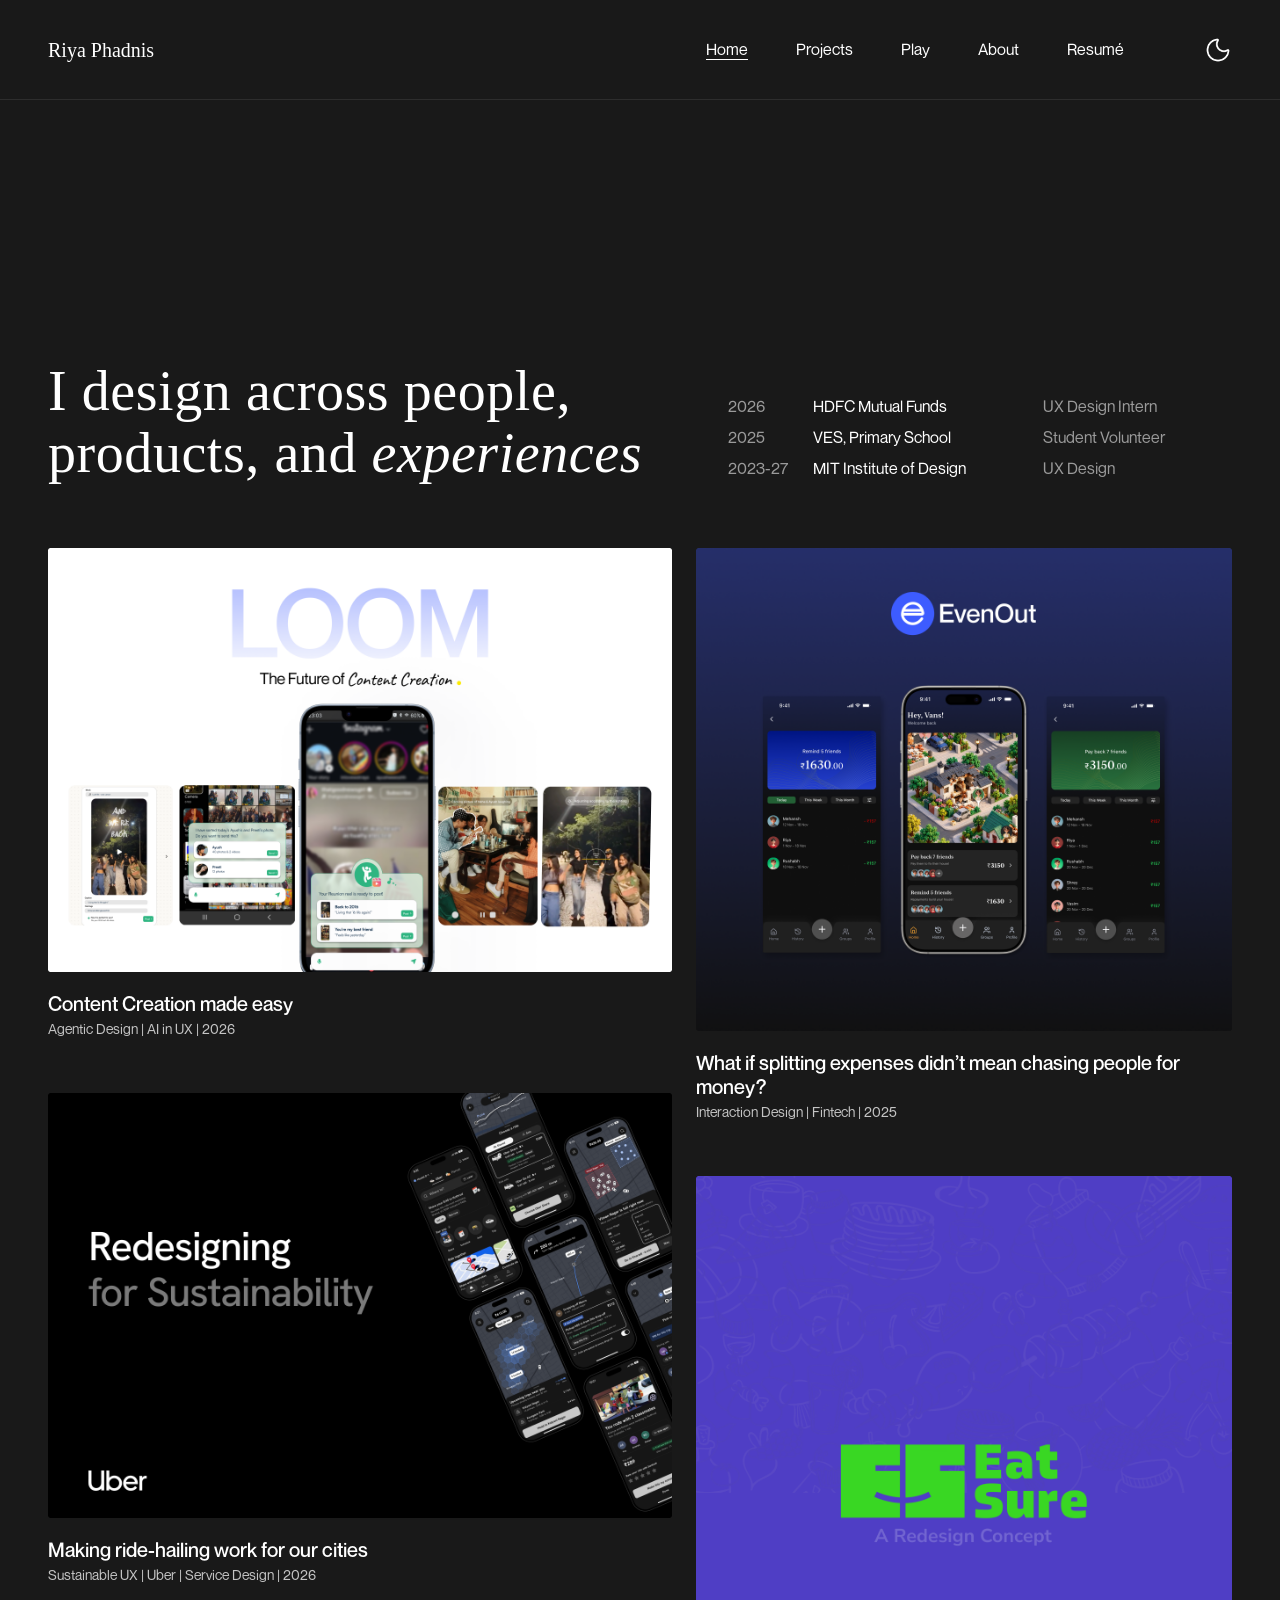
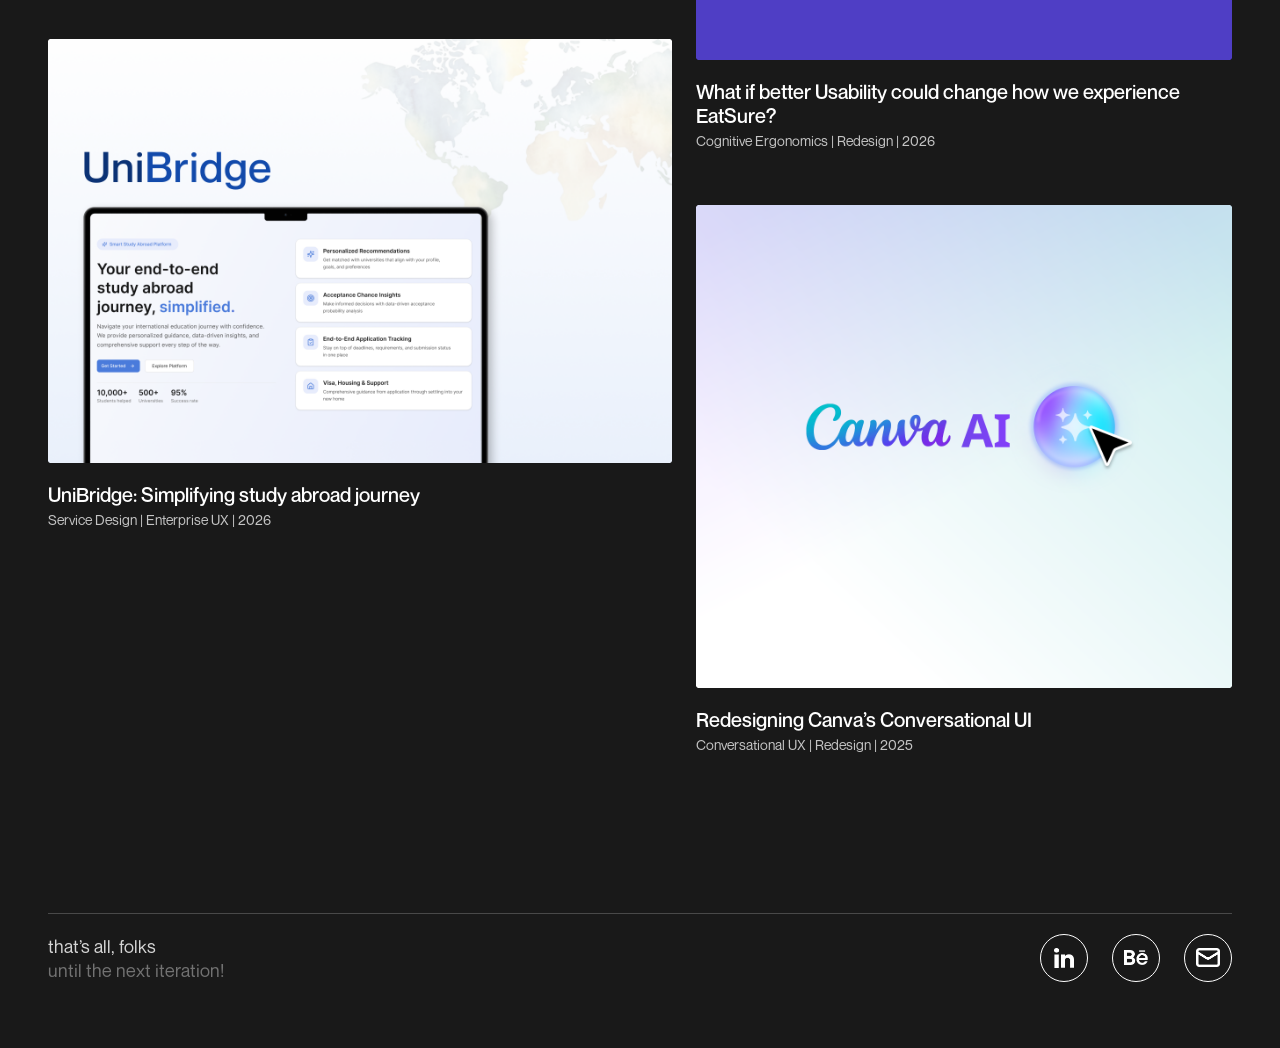
==== index.html @ b14ec67c "Update footer layout to match design and set font size to 18px" ====
<!doctype html>
<html lang="en">
  <head>
    <meta charset="UTF-8" />
    <meta name="viewport" content="width=device-width, initial-scale=1.0" />
    <meta name="description" content="Riya Phadnis — UX Designer portfolio" />
    <title>Riya Phadnis — UX Designer</title>
    <link rel="stylesheet" href="styles.css" />
  </head>
  <body>
    <header class="site-header" id="home">
      <div class="header-inner">
        <a class="brand" href="#home" id="brand-link">Riya Phadnis</a>
        <div class="nav-wrapper">
          <nav aria-label="Main navigation">
            <a href="#home" class="active" id="nav-home">Home</a>
            <a href="#projects" id="nav-projects">Projects</a>
            <a href="#play" id="nav-play">Play</a>
            <a href="#about" id="nav-about">About</a>
            <a href="https://drive.google.com/file/d/1pt_H8amKck5SMVQa_Fr-u0cFmdy_vbHo/view?usp=sharing" target="_blank" rel="noopener noreferrer" id="nav-resume">Resumé</a>
          </nav>
          <button class="theme-button" type="button" aria-label="Toggle colour theme" id="theme-toggle">
            <img src="assets/lucide/moon.png" alt="Toggle theme" class="theme-icon">
          </button>
        </div>
        <button class="menu-button" type="button" aria-label="Open navigation" aria-expanded="false" id="menu-toggle">☰</button>
      </div>
    </header>

    <main>
      <section class="hero" id="hero-section">
        <div class="hero-content">
          <h1>I design across people,<br>products, and <em>experiences</em></h1>
          <div class="experience-list">
            <div class="experience-item">
              <span class="year">2026</span>
              <span class="place">HDFC Mutual Funds</span>
              <span class="role">UX Design Intern</span>
            </div>
            <div class="experience-item">
              <span class="year">2025</span>
              <span class="place">VES, Primary School</span>
              <span class="role">Student Volunteer</span>
            </div>
            <div class="experience-item">
              <span class="year">2023-27</span>
              <span class="place">MIT Institute of Design</span>
              <span class="role">UX Design</span>
            </div>
          </div>
        </div>
      </section>

      <section class="projects-section" id="projects">
        <div class="projects-grid">
          <!-- Left Column (710px on desktop) -->
          <div class="projects-col col-left">
            <article class="project-card" data-cursor="View Project">
              <a class="project-thumb-link" href="https://www.behance.net/gallery/256642339/Loom-Agentic-AI-for-Content-Creators" target="_blank" rel="noopener noreferrer" aria-label="Loom: Content Creation made easy">
                <div class="project-thumb">
                  <img src="assets/Loom_thumbnail.png" alt="Loom: Content Creation made easy">
                </div>
              </a>
              <div class="project-info">
                <h2 class="project-title">Content Creation made easy</h2>
                <p class="project-subtitle">Agentic Design | AI in UX | 2026</p>
              </div>
            </article>

            <article class="project-card" data-cursor="View Project">
              <a class="project-thumb-link" href="https://www.behance.net/riyaphadnis" target="_blank" rel="noopener noreferrer" aria-label="Making ride-hailing work for our cities">
                <div class="project-thumb">
                  <img src="assets/sustainableux_thumbnail.png" alt="Making ride-hailing work for our cities">
                </div>
              </a>
              <div class="project-info">
                <h2 class="project-title">Making ride-hailing work for our cities</h2>
                <p class="project-subtitle">Sustainable UX | Uber | Service Design | 2026</p>
              </div>
            </article>

            <article class="project-card coming-soon" data-cursor="Coming soon!">
              <a class="project-thumb-link" href="https://www.behance.net/riyaphadnis" target="_blank" rel="noopener noreferrer" aria-label="UniBridge: Simplifying study abroad journey">
                <div class="project-thumb">
                  <img src="assets/UniBridge_Thumbnail.png" alt="UniBridge: Simplifying study abroad journey">
                </div>
              </a>
              <div class="project-info">
                <h2 class="project-title">UniBridge: Simplifying study abroad journey</h2>
                <p class="project-subtitle">Service Design | Enterprise UX | 2026</p>
              </div>
            </article>
          </div>

          <!-- Right Column (610px on desktop) -->
          <div class="projects-col col-right">
            <article class="project-card" data-cursor="View Project">
              <a class="project-thumb-link" href="https://www.behance.net/gallery/243309669/EvenOut-Mitigating-the-Social-Cost-of-Debt" target="_blank" rel="noopener noreferrer" aria-label="EvenOut: What if splitting expenses didn’t mean chasing people for money?">
                <div class="project-thumb">
                  <img src="assets/EvenOut_thumbnail.png" alt="EvenOut: What if splitting expenses didn’t mean chasing people for money?">
                </div>
              </a>
              <div class="project-info">
                <h2 class="project-title">What if splitting expenses didn’t mean chasing people for money?</h2>
                <p class="project-subtitle">Interaction Design | Fintech | 2025</p>
              </div>
            </article>

            <article class="project-card" data-cursor="View Project">
              <a class="project-thumb-link" href="https://www.behance.net/gallery/224724169/EatSure-Redesign-Cognitive-Ergonomics" target="_blank" rel="noopener noreferrer" aria-label="EatSure: What if better Usability could change how we experience EatSure?">
                <div class="project-thumb">
                  <img src="assets/EatSure_Thumbnail.png" alt="EatSure: What if better Usability could change how we experience EatSure?">
                </div>
              </a>
              <div class="project-info">
                <h2 class="project-title">What if better Usability could change how we experience EatSure?</h2>
                <p class="project-subtitle">Cognitive Ergonomics | Redesign | 2026</p>
              </div>
            </article>

            <article class="project-card" data-cursor="View Project">
              <a class="project-thumb-link" href="https://www.behance.net/riyaphadnis" target="_blank" rel="noopener noreferrer" aria-label="Redesigning Canva’s Conversational UI">
                <div class="project-thumb">
                  <img src="assets/canva_thumbnail.png" alt="Redesigning Canva’s Conversational UI">
                </div>
              </a>
              <div class="project-info">
                <h2 class="project-title">Redesigning Canva’s Conversational UI</h2>
                <p class="project-subtitle">Conversational UX | Redesign | 2025</p>
              </div>
            </article>
          </div>
        </div>
      </section>
    </main>

    <footer class="site-footer">
      <div class="footer-divider"></div>
      <div class="footer-content">
        <div class="footer-note">
          <span class="dark-msg">that’s all, folks<br><span class="iteration-text">until the next iteration!</span></span>
          <span class="light-msg">who uses light mode tho?!</span>
        </div>
        <div class="socials" aria-label="Social links">
          <a href="https://www.linkedin.com/in/riya-phadnis-3772b8314/" target="_blank" rel="noopener noreferrer" aria-label="LinkedIn">
            <img src="assets/linkedin_logo.png" alt="LinkedIn">
          </a>
          <a href="https://www.behance.net/riyaphadnis" target="_blank" rel="noopener noreferrer" aria-label="Behance">
            <img src="assets/behance_logo.png" alt="Behance">
          </a>
          <a href="mailto:riyaphadnis1@gmail.com" aria-label="Email">
            <img src="assets/lucide/mail_logo.png" alt="Email">
          </a>
        </div>
      </div>
    </footer>

    <script src="script.js"></script>
  </body>
</html>
---- styles.css ----
@font-face {
  font-family: 'Neue Montreal';
  src: url('assets/neuemontreal-regular.otf') format('opentype');
  font-weight: 400;
  font-style: normal;
}

@font-face {
  font-family: 'Neue Montreal';
  src: url('assets/neuemontreal-medium.otf') format('opentype');
  font-weight: 500;
  font-style: normal;
}

:root {
  --bg: #191919;
  --text: #FFFFFF;
  --nav-border: #2D2D2D;
  --line: #494949;
  --muted: #9A9A9A;
  --subtext: #C4C4C4;
  --footer-text: #D5D5D5;
  --icon-border: #FFFFFF;
}

body.light {
  --bg: #FFFFFF;
  --text: #000000;
  --nav-border: #C4C4C4;
  --line: #C4C4C4;
  --muted: #9A9A9A;
  --subtext: #727272;
  --footer-text: #494949;
  --icon-border: #000000;
}

* {
  box-sizing: border-box;
}

html {
  scroll-behavior: smooth;
}

body {
  margin: 0;
  background: var(--bg);
  color: var(--text);
  font-family: 'Neue Montreal', -apple-system, BlinkMacSystemFont, 'Segoe UI', Roboto, sans-serif;
  transition: background-color 0.25s ease, color 0.25s ease;
  overflow-x: hidden;
}

a {
  color: inherit;
  text-decoration: none;
}

/* -----------------------------------------
   Site Header & Navbar
----------------------------------------- */
.site-header {
  position: sticky;
  top: 0;
  z-index: 100;
  width: 100%;
  height: 100px;
  background: var(--bg);
  border-bottom: 1px solid var(--nav-border);
  transition: background-color 0.25s ease, border-color 0.25s ease;
}

.header-inner {
  width: min(100% - 96px, 1344px);
  height: 100%;
  margin-inline: auto;
  display: flex;
  align-items: center;
  justify-content: space-between;
}

.brand {
  font-family: 'Canela Text', 'Playfair Display', Georgia, serif;
  font-weight: 400;
  font-size: 20px;
  line-height: 30px;
  color: var(--text);
  text-decoration: none;
  white-space: nowrap;
}

.nav-wrapper {
  display: flex;
  align-items: center;
  gap: 80px;
}

nav {
  display: flex;
  align-items: center;
  gap: 48px;
}

nav a {
  font-family: 'Neue Montreal', sans-serif;
  font-weight: 400;
  font-size: 16px;
  line-height: 19px;
  color: var(--text);
  text-decoration: none;
  transition: opacity 0.2s ease;
  white-space: nowrap;
}

nav a:hover {
  opacity: 0.75;
}

nav a.active {
  text-decoration: underline;
  text-underline-offset: 4px;
}

.theme-button {
  width: 28px;
  height: 28px;
  padding: 0;
  border: none;
  background: transparent;
  cursor: pointer;
  display: flex;
  align-items: center;
  justify-content: center;
  transition: transform 0.2s ease, opacity 0.2s ease;
}

.theme-button:hover {
  transform: scale(1.1);
}

.theme-icon {
  width: 28px;
  height: 28px;
  object-fit: contain;
  display: block;
  transition: filter 0.25s ease;
}

.light .theme-icon {
  filter: invert(1);
}

.menu-button {
  display: none;
}

/* -----------------------------------------
   Hero Section
----------------------------------------- */
main {
  width: 100%;
}

.hero {
  width: min(100% - 96px, 1344px);
  margin-inline: auto;
  padding-top: 260px;
  padding-bottom: 64px;
  cursor: none;
}

.hero-content {
  display: flex;
  flex-direction: row;
  align-items: flex-end;
  justify-content: space-between;
  width: 100%;
  gap: 60px;
}

.hero h1 {
  width: 655px;
  max-width: 655px;
  margin: 0;
  font-family: 'Canela Text', 'Playfair Display', Georgia, serif;
  font-weight: 400;
  font-size: 56px;
  line-height: 62px;
  letter-spacing: 0.01em;
  color: var(--text);
  --mouseX: 50%;
  --mouseY: 50%;
  background: var(--text);
  -webkit-background-clip: text;
  -webkit-text-fill-color: transparent;
  user-select: none;
}

.hero h1:hover {
  background: radial-gradient(circle 120px at var(--mouseX) var(--mouseY), #8B3DFF 0%, #3E78FF 30%, var(--text) 70%);
  -webkit-background-clip: text;
  -webkit-text-fill-color: transparent;
}

.hero h1 em {
  font-style: italic;
}

.experience-list {
  display: flex;
  flex-direction: column;
  gap: 12px;
  width: 533px;
  margin-bottom: 6px;
}

.experience-item {
  display: grid;
  grid-template-columns: 85px 230px auto;
  align-items: center;
  font-family: 'Neue Montreal', sans-serif;
  font-size: 16px;
  line-height: 19px;
  color: var(--muted);
}

.experience-item .place {
  color: var(--text);
  white-space: nowrap;
}

.experience-item .role {
  color: var(--muted);
  white-space: nowrap;
}

/* -----------------------------------------
   Projects Section & Grid
----------------------------------------- */
.projects-section {
  scroll-margin-top: 100px;
  width: min(100% - 96px, 1344px);
  margin-inline: auto;
  padding-top: 0;
}

.projects-grid {
  display: flex;
  justify-content: space-between;
  gap: 24px;
  width: 100%;
}

.col-left {
  width: calc((100% - 24px) * 710 / 1320);
  max-width: 710px;
  display: flex;
  flex-direction: column;
  gap: 56px;
}

.col-right {
  width: calc((100% - 24px) * 610 / 1320);
  max-width: 610px;
  display: flex;
  flex-direction: column;
  gap: 56px;
}

.project-card {
  display: flex;
  flex-direction: column;
  gap: 20px;
  cursor: none;
}

.project-thumb-link {
  display: block;
  text-decoration: none;
  cursor: none;
}

.project-thumb {
  width: 100%;
  border-radius: 2px;
  overflow: hidden;
  transition: transform 0.25s ease;
  box-sizing: border-box;
}

.project-card:hover .project-thumb {
  transform: translateY(-4px);
}

.col-left .project-thumb {
  aspect-ratio: 710 / 483;
}

.col-right .project-thumb {
  aspect-ratio: 610 / 550;
}

.project-thumb img {
  width: 100%;
  height: 100%;
  object-fit: cover;
  display: block;
  border-radius: 2px;
  box-sizing: border-box;
  transition: border-color 0.25s ease;
}

.light .project-thumb img {
  border: 1px solid #C4C4C4;
}

.project-info {
  display: flex;
  flex-direction: column;
  gap: 4px;
}

.project-title {
  margin: 0;
  font-family: 'Neue Montreal', sans-serif;
  font-weight: 500;
  font-size: 20px;
  line-height: 24px;
  color: var(--text);
  transition: color 0.25s ease;
}

.project-subtitle {
  margin: 0;
  font-family: 'Neue Montreal', sans-serif;
  font-weight: 400;
  font-size: 14px;
  line-height: 17px;
  color: var(--subtext);
  transition: color 0.25s ease;
}

/* -----------------------------------------
   Footer
----------------------------------------- */
.site-footer {
  width: min(100% - 96px, 1344px);
  margin-inline: auto;
  margin-top: 160px;
  padding-bottom: 66px;
  display: flex;
  flex-direction: column;
  gap: 20px;
}

.footer-divider {
  width: 100%;
  height: 0;
  border-top: 1px solid var(--line);
  transition: border-color 0.25s ease;
}

.footer-content {
  display: flex;
  justify-content: space-between;
  align-items: center;
  width: 100%;
}

.footer-note {
  font-family: 'Neue Montreal', sans-serif;
  font-weight: 400;
  font-size: 18px;
  line-height: 24px;
  text-align: left;
  color: var(--footer-text);
  transition: color 0.25s ease;
}

.iteration-text {
  color: #727272;
}

.light-msg {
  display: none;
}

.dark-msg {
  display: block;
}

.light .dark-msg {
  display: none;
}

.light .light-msg {
  display: block;
}

.socials {
  display: flex;
  align-items: center;
  gap: 24px;
}

.socials a {
  width: 48px;
  height: 48px;
  display: grid;
  place-items: center;
  border: 1px solid var(--icon-border);
  border-radius: 50%;
  background: transparent;
  transition: background-color 0.2s ease, border-color 0.2s ease;
  box-sizing: border-box;
}

.socials a:hover {
  background: var(--text);
}

.socials a img {
  object-fit: contain;
  transition: filter 0.2s ease;
}

.socials a[aria-label="LinkedIn"] img {
  width: 20px;
  height: 20px;
}

.socials a[aria-label="Behance"] img {
  width: 24px;
  height: 15px;
}

.socials a[aria-label="Email"] img {
  width: 24px;
  height: 19px;
}

/* Dark mode hover: icon turns dark */
.socials a:hover img {
  filter: invert(1);
}

/* Light mode default: icon is black (inverted) */
.light .socials img {
  filter: invert(1);
}

/* Light mode hover: icon turns white (uninverted) against black bg */
.light .socials a:hover img {
  filter: invert(0);
}

/* -----------------------------------------
   Custom Cursor
----------------------------------------- */
.custom-cursor {
  position: fixed;
  pointer-events: none;
  background: #3D5CFF;
  color: #FFFFFF;
  padding: 10px 20px;
  border-radius: 30px;
  font-size: 16px;
  font-family: 'Neue Montreal', sans-serif;
  font-weight: 500;
  z-index: 9999;
  transform: translate(-50%, -50%);
  opacity: 0;
  transition: opacity 0.2s ease, transform 0.08s ease-out;
  white-space: nowrap;
  box-shadow: 0 4px 12px rgba(0, 0, 0, 0.15);
  display: flex;
  align-items: center;
  justify-content: center;
}

.custom-cursor.visible {
  opacity: 1;
}

.custom-cursor.dot-mode {
  width: 12px;
  height: 12px;
  padding: 0;
  color: transparent;
  box-shadow: none;
}

/* -----------------------------------------
   Mobile & Responsive Styles
----------------------------------------- */
@media (max-width: 900px) {
  .site-header {
    height: 80px;
  }

  .header-inner {
    width: min(100% - 40px, 600px);
  }

  .menu-button {
    display: block;
    width: 32px;
    height: 32px;
    padding: 0;
    border: none;
    background: transparent;
    color: var(--text);
    font-size: 24px;
    cursor: pointer;
  }

  .nav-wrapper {
    gap: 20px;
  }

  nav {
    position: absolute;
    top: 80px;
    right: 20px;
    display: none;
    width: 200px;
    padding: 20px;
    flex-direction: column;
    align-items: flex-start;
    gap: 16px;
    border: 1px solid var(--nav-border);
    border-radius: 8px;
    background: var(--bg);
    box-shadow: 0 10px 30px rgba(0, 0, 0, 0.3);
  }

  .site-header.menu-open nav {
    display: flex;
  }

  .hero,
  .projects-section,
  .site-footer {
    width: min(100% - 40px, 600px);
  }

  .hero {
    padding-top: 80px;
    padding-bottom: 48px;
  }

  .hero-content {
    flex-direction: column;
    align-items: flex-start;
    gap: 36px;
  }

  .hero h1 {
    width: 100%;
    font-size: 38px;
    line-height: 44px;
  }

  .experience-list {
    width: 100%;
  }

  .experience-item {
    grid-template-columns: 75px 1fr auto;
    font-size: 14px;
  }

  .projects-grid {
    flex-direction: column;
    gap: 40px;
  }

  .col-left,
  .col-right {
    width: 100%;
    max-width: 100%;
    display: contents;
  }

  .col-left .project-card:nth-child(1) { order: 1; }
  .col-right .project-card:nth-child(1) { order: 2; }
  .col-left .project-card:nth-child(2) { order: 3; }
  .col-right .project-card:nth-child(2) { order: 4; }
  .col-left .project-card:nth-child(3) { order: 5; }
  .col-right .project-card:nth-child(3) { order: 6; }

  .project-card {
    gap: 16px;
  }

  .project-title {
    font-size: 18px;
    line-height: 22px;
  }

  .project-subtitle {
    font-size: 13px;
    line-height: 16px;
  }

  .site-footer {
    margin-top: 90px;
    padding-bottom: 40px;
  }

  .footer-content {
    flex-direction: column;
    align-items: flex-start;
    height: auto;
    gap: 24px;
  }

  .socials {
    gap: 16px;
  }

  .socials a {
    width: 44px;
    height: 44px;
  }

  .footer-note {
    text-align: left;
    font-size: 18px;
    line-height: 24px;
  }

  .custom-cursor {
    display: none;
  }
}
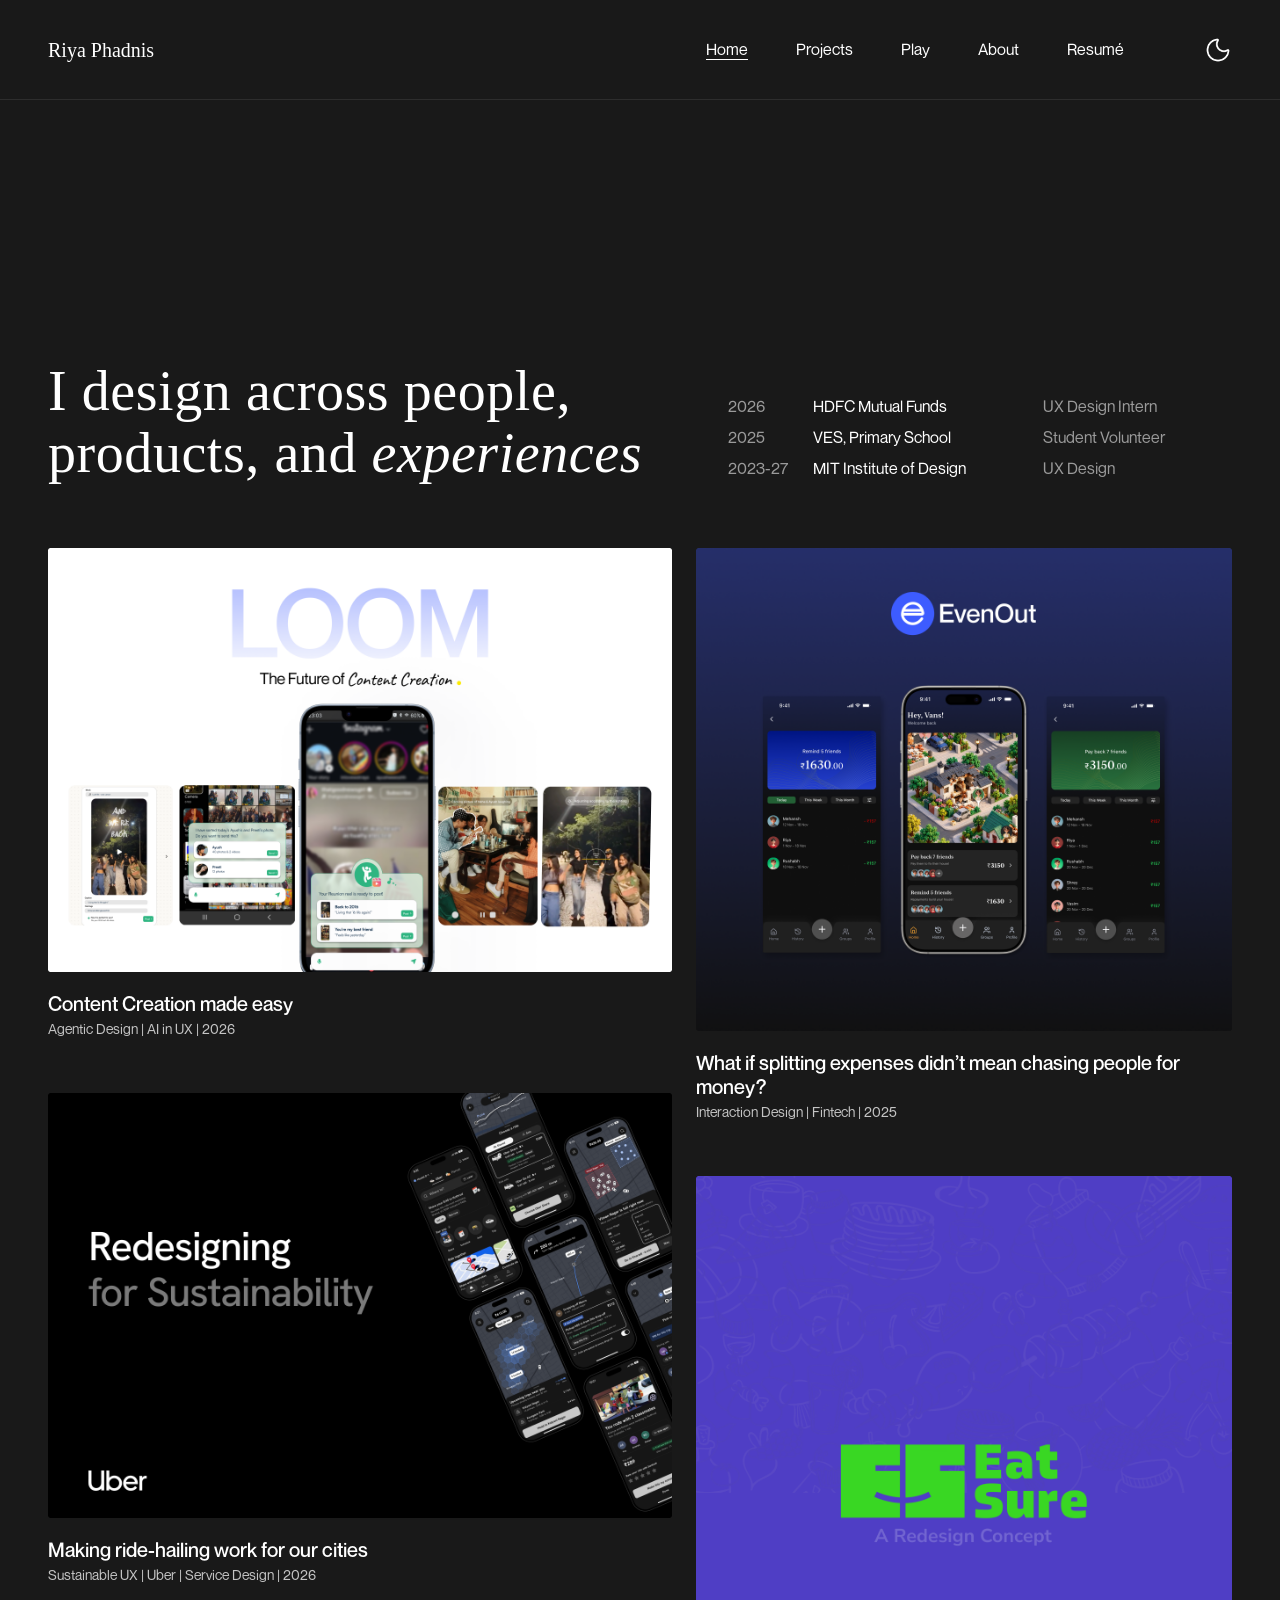
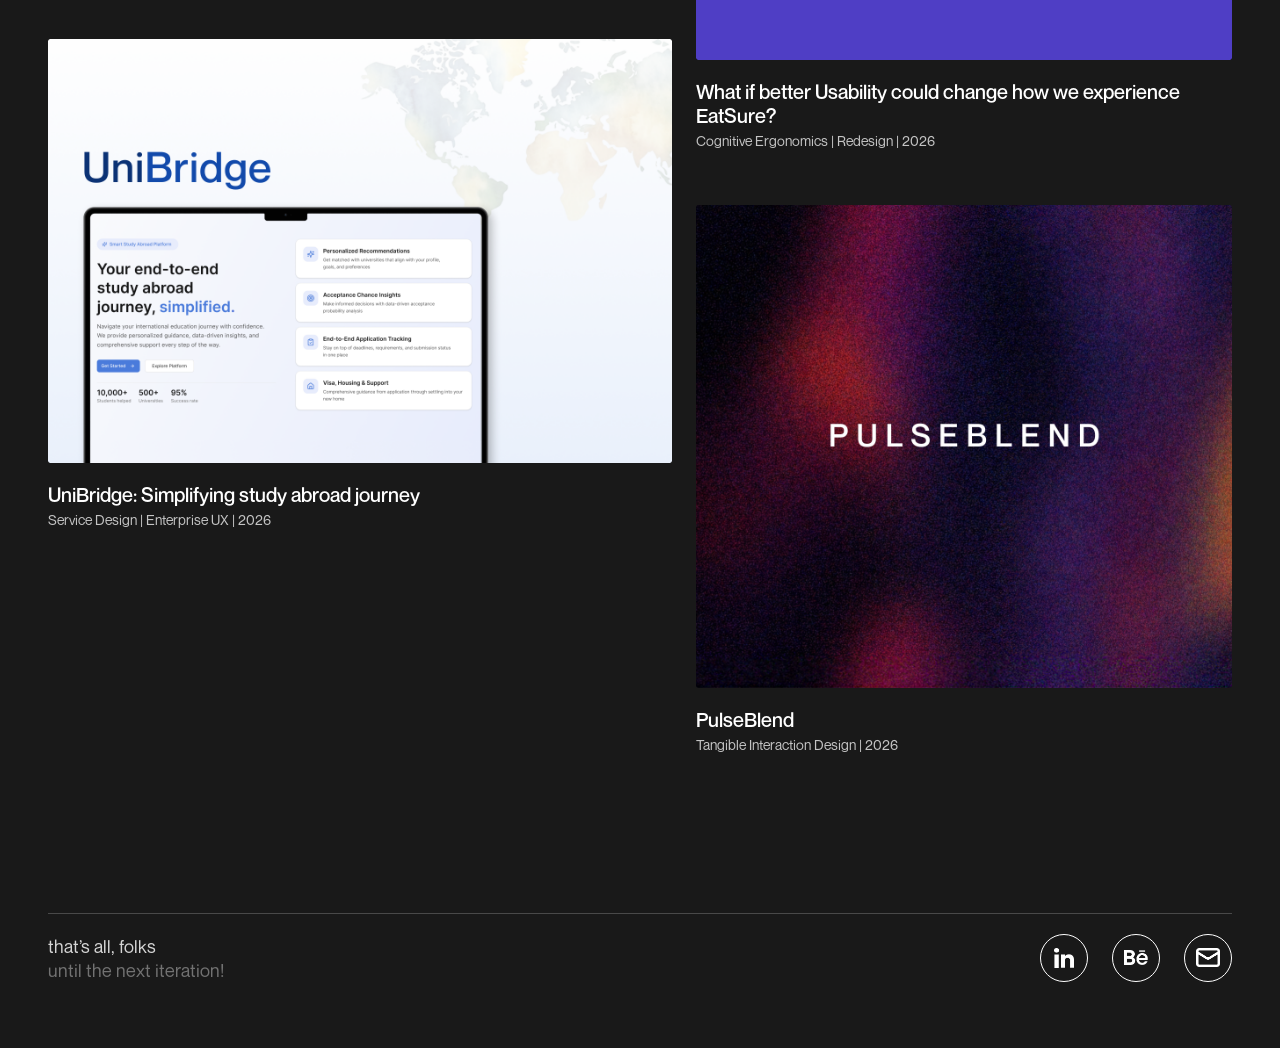
==== commit 1fa46b4f: "Replace Canva AI project with PulseBlend and update thumbnail" ====
--- a/index.html
+++ b/index.html
@@ -119,14 +119,14 @@
             </article>
 
             <article class="project-card" data-cursor="View Project">
-              <a class="project-thumb-link" href="https://www.behance.net/riyaphadnis" target="_blank" rel="noopener noreferrer" aria-label="Redesigning Canva’s Conversational UI">
+              <a class="project-thumb-link" href="https://www.behance.net/riyaphadnis" target="_blank" rel="noopener noreferrer" aria-label="PulseBlend">
                 <div class="project-thumb">
-                  <img src="assets/canva_thumbnail.png" alt="Redesigning Canva’s Conversational UI">
+                  <img src="assets/tangible_thumbnail.png" alt="PulseBlend">
                 </div>
               </a>
               <div class="project-info">
-                <h2 class="project-title">Redesigning Canva’s Conversational UI</h2>
-                <p class="project-subtitle">Conversational UX | Redesign | 2025</p>
+                <h2 class="project-title">PulseBlend</h2>
+                <p class="project-subtitle">Tangible Interaction Design | 2026</p>
               </div>
             </article>
           </div>
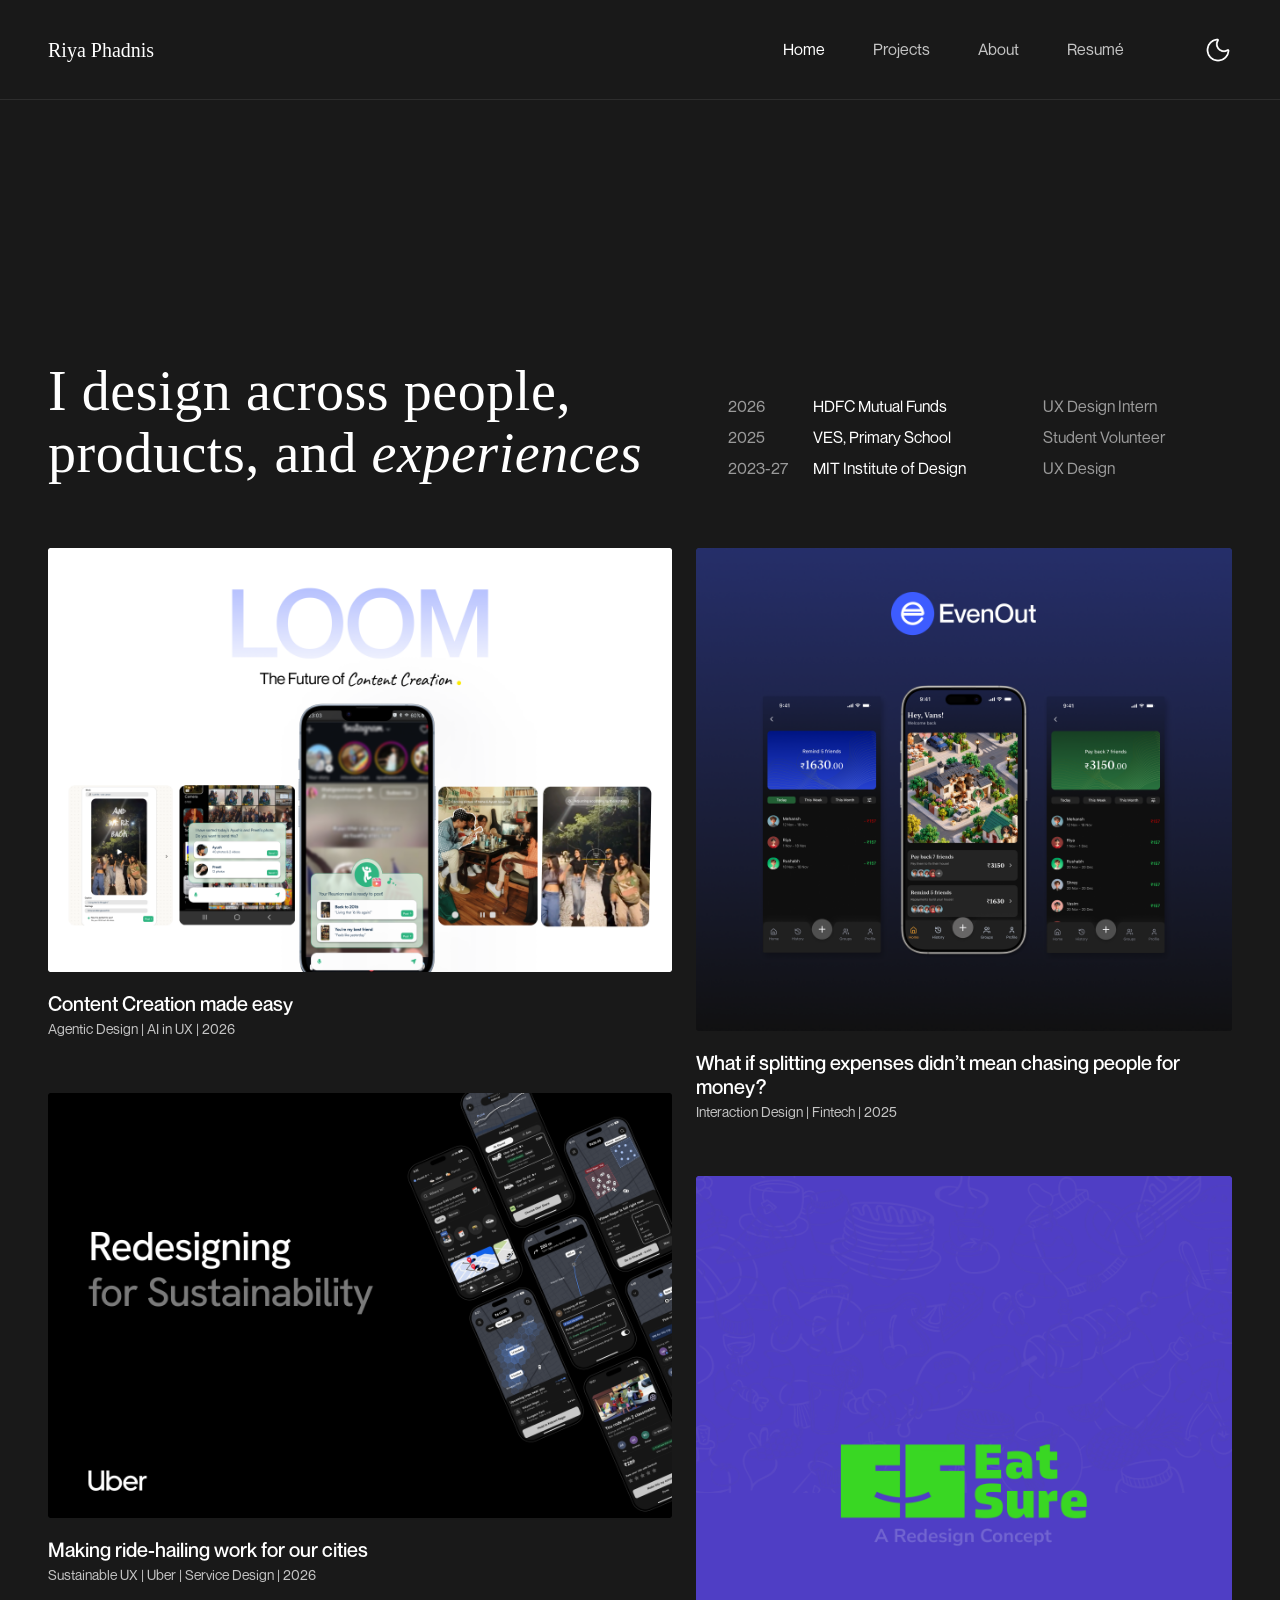
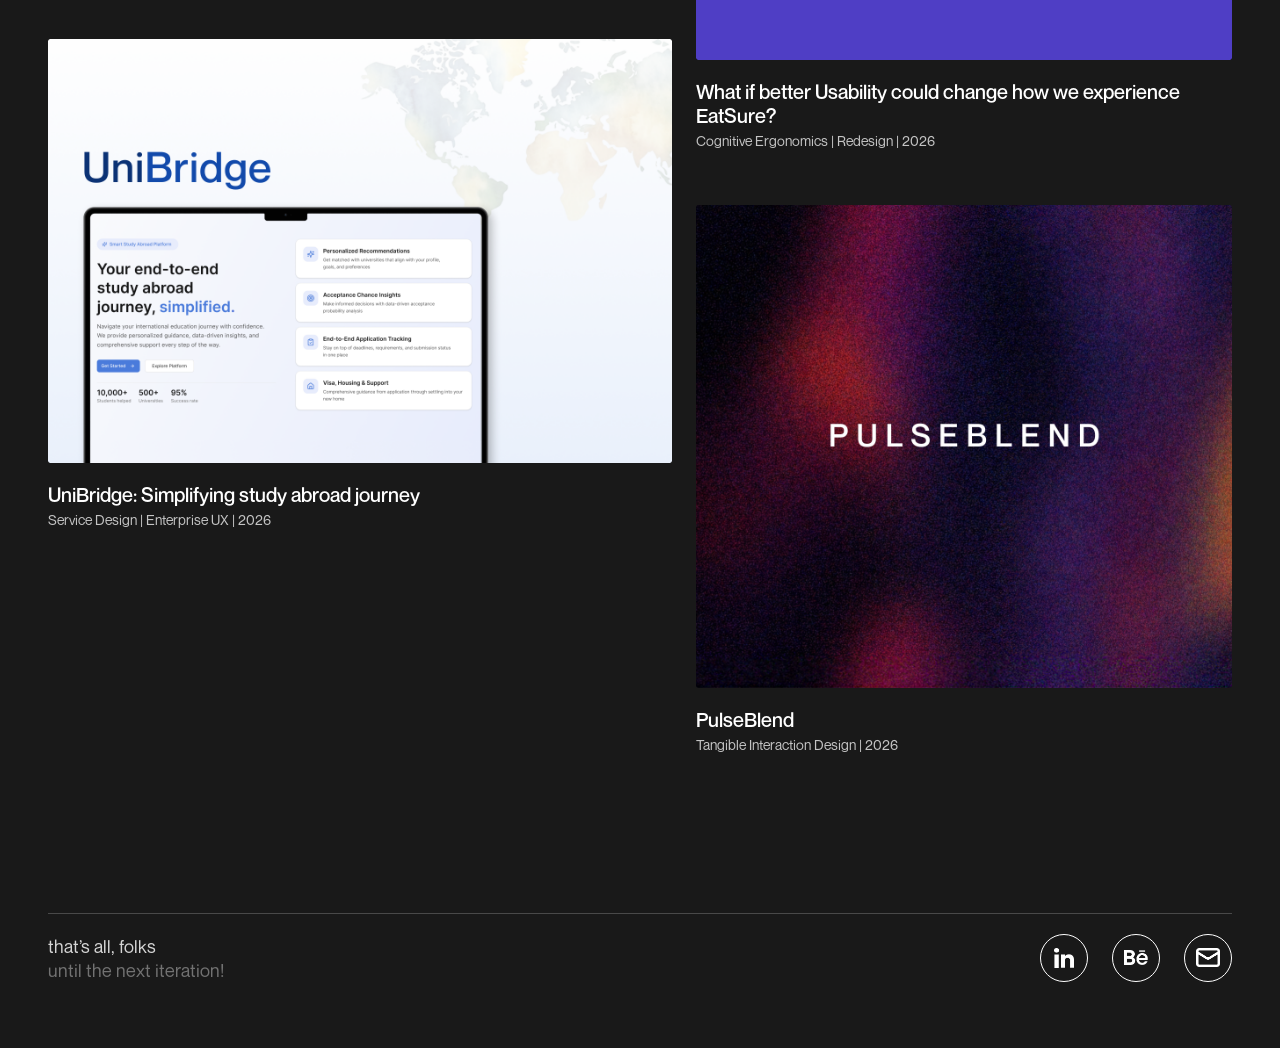
==== commit 93512553: "Update navbar styles, hero hover spotlight colors, favicon, and site title" ====
--- a/index.html
+++ b/index.html
@@ -3,9 +3,11 @@
   <head>
     <meta charset="UTF-8" />
     <meta name="viewport" content="width=device-width, initial-scale=1.0" />
-    <meta name="description" content="Riya Phadnis — UX Designer portfolio" />
-    <title>Riya Phadnis — UX Designer</title>
-    <link rel="stylesheet" href="styles.css" />
+    <meta name="description" content="Riya Phadnis-UX Designer portfolio" />
+    <title>Riya Phadnis-UX Designer</title>
+    <link rel="icon" type="image/svg+xml" href="assets/favicon.svg" />
+    <link rel="icon" type="image/png" href="assets/favicon.png" />
+    <link rel="stylesheet" href="styles.css?v=nav2" />
   </head>
   <body>
     <header class="site-header" id="home">
@@ -15,7 +17,6 @@
           <nav aria-label="Main navigation">
             <a href="#home" class="active" id="nav-home">Home</a>
             <a href="#projects" id="nav-projects">Projects</a>
-            <a href="#play" id="nav-play">Play</a>
             <a href="#about" id="nav-about">About</a>
             <a href="https://drive.google.com/file/d/1pt_H8amKck5SMVQa_Fr-u0cFmdy_vbHo/view?usp=sharing" target="_blank" rel="noopener noreferrer" id="nav-resume">Resumé</a>
           </nav>
@@ -155,6 +156,6 @@
       </div>
     </footer>
 
-    <script src="script.js"></script>
+    <script src="script.js?v=nav2"></script>
   </body>
 </html>
--- a/styles.css
+++ b/styles.css
@@ -21,6 +21,8 @@
   --subtext: #C4C4C4;
   --footer-text: #D5D5D5;
   --icon-border: #FFFFFF;
+  --nav-link: #C4C4C4;
+  --nav-link-active: #FFFFFF;
 }
 
 body.light {
@@ -32,6 +34,8 @@
   --subtext: #727272;
   --footer-text: #494949;
   --icon-border: #000000;
+  --nav-link: #494949;
+  --nav-link-active: #000000;
 }
 
 * {
@@ -106,19 +110,20 @@
   font-weight: 400;
   font-size: 16px;
   line-height: 19px;
-  color: var(--text);
+  color: var(--nav-link);
   text-decoration: none;
-  transition: opacity 0.2s ease;
+  transition: color 0.2s ease;
   white-space: nowrap;
 }
 
 nav a:hover {
-  opacity: 0.75;
+  color: var(--nav-link-active);
+  text-decoration: none;
 }
 
 nav a.active {
-  text-decoration: underline;
-  text-underline-offset: 4px;
+  color: var(--nav-link-active);
+  text-decoration: none;
 }
 
 .theme-button {
@@ -197,7 +202,7 @@
 }
 
 .hero h1:hover {
-  background: radial-gradient(circle 120px at var(--mouseX) var(--mouseY), #8B3DFF 0%, #3E78FF 30%, var(--text) 70%);
+  background: radial-gradient(circle 200px at var(--mouseX) var(--mouseY), #FD6E37 0%, #F15013 45%, var(--text) 85%);
   -webkit-background-clip: text;
   -webkit-text-fill-color: transparent;
 }
@@ -457,37 +462,74 @@
 /* -----------------------------------------
    Custom Cursor
 ----------------------------------------- */
+@media (min-width: 901px) {
+  body, a, button {
+    cursor: none;
+  }
+}
+
 .custom-cursor {
   position: fixed;
+  top: 0;
+  left: 0;
   pointer-events: none;
-  background: #3D5CFF;
-  color: #FFFFFF;
-  padding: 10px 20px;
-  border-radius: 30px;
-  font-size: 16px;
+  z-index: 9999;
+  display: flex;
+  align-items: center;
+  gap: 8px;
+  background: transparent;
+  padding: 0;
+  border-radius: 0;
+  box-shadow: none;
+  opacity: 0;
+  transform: translate(-50%, -50%);
+  transition: opacity 0.15s ease, transform 0.08s ease-out;
+  user-select: none;
+}
+
+.custom-cursor.visible {
+  opacity: 1;
+}
+
+.cursor-square {
+  display: block;
+  width: 10px;
+  height: 10px;
+  background-color: #F15013;
+  border-radius: 0;
+  flex-shrink: 0;
+  transition: width 0.15s ease, height 0.15s ease, transform 0.15s ease;
+}
+
+.cursor-label {
+  display: none;
   font-family: 'Neue Montreal', sans-serif;
   font-weight: 500;
-  z-index: 9999;
-  transform: translate(-50%, -50%);
-  opacity: 0;
-  transition: opacity 0.2s ease, transform 0.08s ease-out;
+  font-size: 15px;
+  line-height: 1;
+  color: #F15013;
   white-space: nowrap;
-  box-shadow: 0 4px 12px rgba(0, 0, 0, 0.15);
-  display: flex;
-  align-items: center;
-  justify-content: center;
-}
-
-.custom-cursor.visible {
-  opacity: 1;
-}
-
-.custom-cursor.dot-mode {
-  width: 12px;
-  height: 12px;
-  padding: 0;
-  color: transparent;
-  box-shadow: none;
+  letter-spacing: 0.01em;
+}
+
+/* Hovering interactive links and buttons */
+.custom-cursor.link-hover .cursor-square {
+  transform: scale(1.35);
+}
+
+/* Project card hover: smaller square + label beside it, no pill */
+.custom-cursor.project-hover {
+  transform: translate(-3px, -50%);
+}
+
+.custom-cursor.project-hover .cursor-square {
+  width: 6px;
+  height: 6px;
+  transform: none;
+}
+
+.custom-cursor.project-hover .cursor-label {
+  display: inline-block;
 }
 
 /* -----------------------------------------
@@ -630,7 +672,11 @@
     line-height: 24px;
   }
 
+  body, .hero, .project-card, .project-thumb-link, a, button {
+    cursor: auto;
+  }
+
   .custom-cursor {
-    display: none;
-  }
-}
+    display: none !important;
+  }
+}
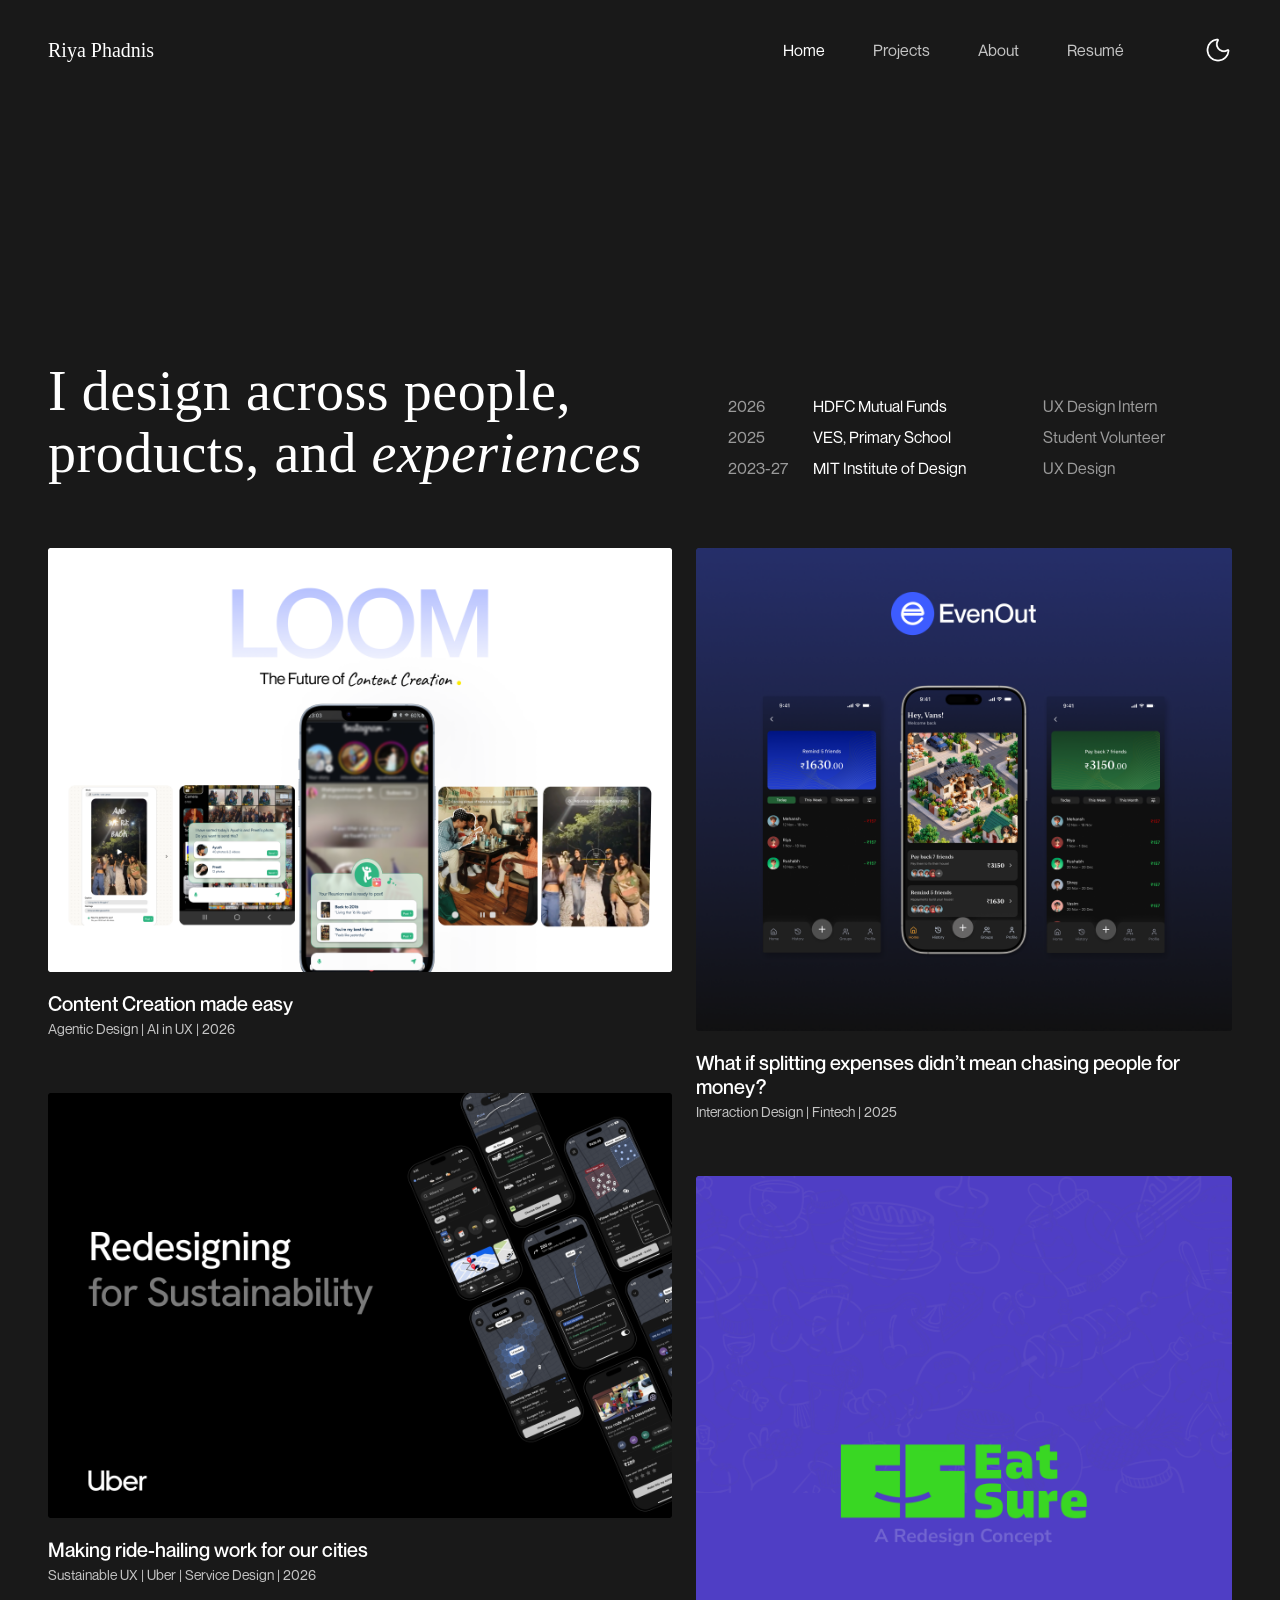
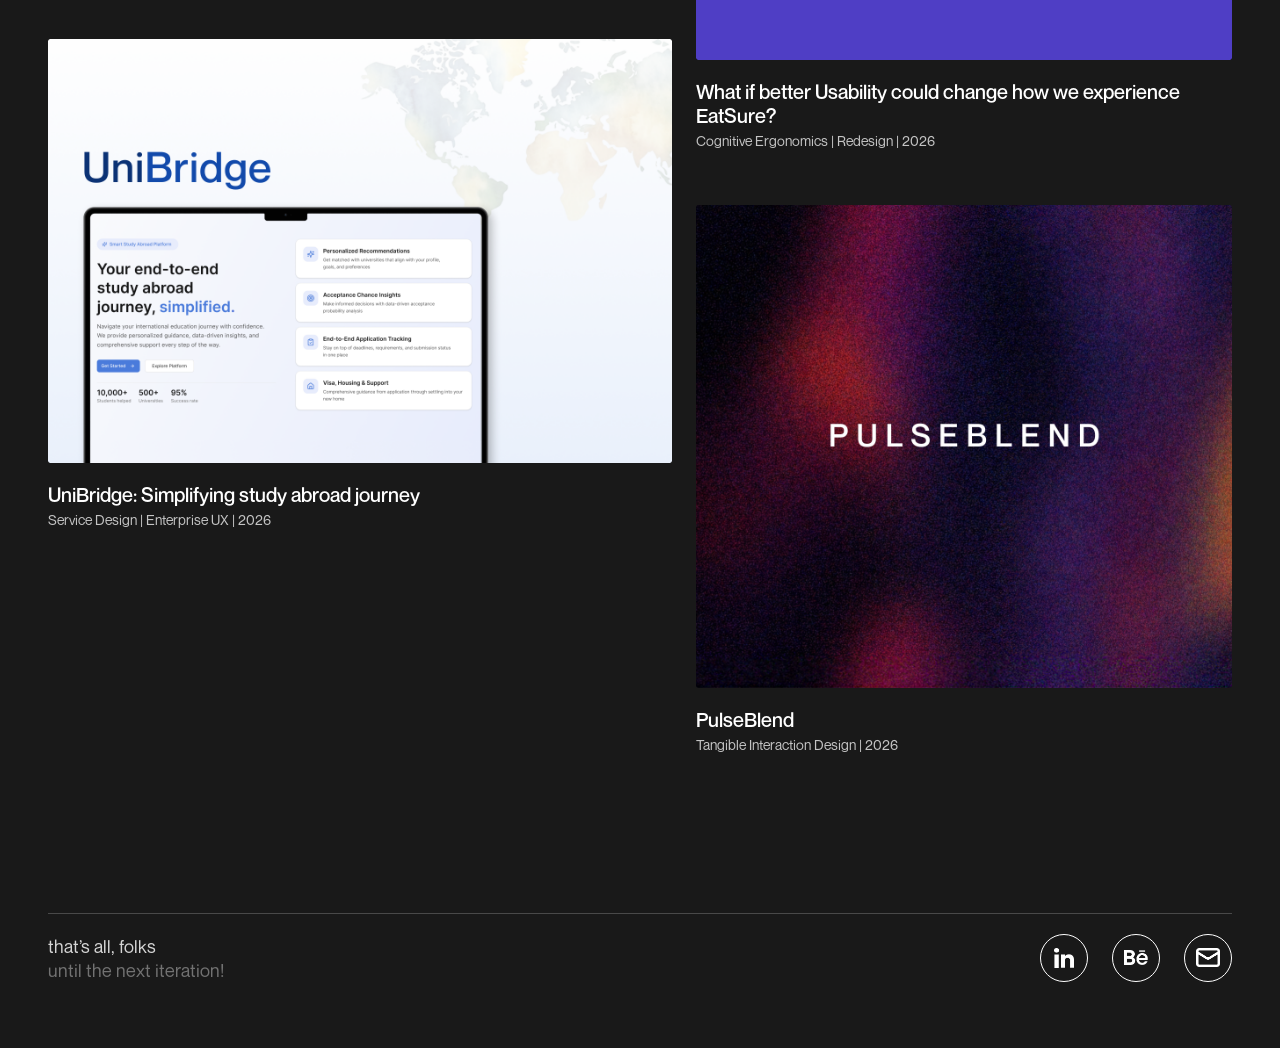
==== commit 57975874: "Add in-site Loom case study with continuous image train, roadmap navbar, and refined back navigation" ====
--- a/index.html
+++ b/index.html
@@ -5,9 +5,9 @@
     <meta name="viewport" content="width=device-width, initial-scale=1.0" />
     <meta name="description" content="Riya Phadnis-UX Designer portfolio" />
     <title>Riya Phadnis-UX Designer</title>
-    <link rel="icon" type="image/svg+xml" href="assets/favicon.svg" />
-    <link rel="icon" type="image/png" href="assets/favicon.png" />
-    <link rel="stylesheet" href="styles.css?v=nav2" />
+    <link rel="icon" type="image/svg+xml" href="assets/favicon.svg?v=small" />
+    <link rel="icon" type="image/png" href="assets/favicon.png?v=small" />
+    <link rel="stylesheet" href="styles.css?v=nav3" />
   </head>
   <body>
     <header class="site-header" id="home">
@@ -57,13 +57,13 @@
           <!-- Left Column (710px on desktop) -->
           <div class="projects-col col-left">
             <article class="project-card" data-cursor="View Project">
-              <a class="project-thumb-link" href="https://www.behance.net/gallery/256642339/Loom-Agentic-AI-for-Content-Creators" target="_blank" rel="noopener noreferrer" aria-label="Loom: Content Creation made easy">
+              <a class="project-thumb-link" href="loom.html" aria-label="Loom: Content Creation made easy">
                 <div class="project-thumb">
                   <img src="assets/Loom_thumbnail.png" alt="Loom: Content Creation made easy">
                 </div>
               </a>
               <div class="project-info">
-                <h2 class="project-title">Content Creation made easy</h2>
+                <h2 class="project-title"><a href="loom.html">Content Creation made easy</a></h2>
                 <p class="project-subtitle">Agentic Design | AI in UX | 2026</p>
               </div>
             </article>
--- a/styles.css
+++ b/styles.css
@@ -34,7 +34,7 @@
   --subtext: #727272;
   --footer-text: #494949;
   --icon-border: #000000;
-  --nav-link: #494949;
+  --nav-link: #727272;
   --nav-link-active: #000000;
 }
 
@@ -70,8 +70,8 @@
   width: 100%;
   height: 100px;
   background: var(--bg);
-  border-bottom: 1px solid var(--nav-border);
-  transition: background-color 0.25s ease, border-color 0.25s ease;
+  border-bottom: none;
+  transition: background-color 0.25s ease;
 }
 
 .header-inner {
@@ -680,3 +680,238 @@
     display: none !important;
   }
 }
+
+/* -----------------------------------------
+   Case Study & Project Roadmap Navigation
+----------------------------------------- */
+body.case-study-body {
+  margin: 0;
+  padding: 0;
+  background: var(--bg);
+  overflow-x: hidden;
+}
+
+/* Floating Back Button for Case Studies: clean text '< Back' in orange, no pill */
+.project-back-btn {
+  position: fixed;
+  top: 32px;
+  left: 48px;
+  z-index: 100;
+  display: inline-flex;
+  align-items: center;
+  padding: 0;
+  background: transparent;
+  border: none;
+  box-shadow: none;
+  font-family: 'Neue Montreal', sans-serif;
+  font-size: 15px;
+  font-weight: 500;
+  letter-spacing: 0.02em;
+  color: #F15013;
+  text-decoration: none;
+  opacity: 0;
+  pointer-events: none;
+  transform: translateY(-6px);
+  transition: opacity 0.3s cubic-bezier(0.16, 1, 0.3, 1), transform 0.3s cubic-bezier(0.16, 1, 0.3, 1), color 0.2s ease;
+}
+
+body.light .project-back-btn {
+  background: transparent;
+  border: none;
+  color: #F15013;
+  box-shadow: none;
+}
+
+.project-back-btn.visible {
+  opacity: 1;
+  pointer-events: auto;
+  transform: translateY(0);
+}
+
+.project-back-btn:hover {
+  color: #FD6E37;
+  transform: translateX(-3px);
+}
+
+/* Continuous Image Train (Full Bleed, Zero Padding) */
+.loom-case-study {
+  width: 100%;
+  max-width: 100%;
+  margin: 0;
+  padding: 0;
+  display: flex;
+  flex-direction: column;
+  position: relative;
+}
+
+.loom-section {
+  width: 100%;
+  margin: 0;
+  padding: 0;
+  display: flex;
+  flex-direction: column;
+  scroll-margin-top: 0;
+}
+
+.loom-section img {
+  width: 100%;
+  max-width: 100%;
+  height: auto;
+  display: block;
+  margin: 0;
+  padding: 0;
+  border: none;
+  vertical-align: middle;
+}
+
+/* Roadmap Vertical Navbar */
+.project-roadmap {
+  position: fixed;
+  left: 48px;
+  top: 50%;
+  transform: translateY(-50%) translateX(-8px);
+  z-index: 95;
+  display: flex;
+  flex-direction: column;
+  align-items: center;
+  user-select: none;
+  opacity: 0;
+  pointer-events: none;
+  transition: opacity 0.35s cubic-bezier(0.16, 1, 0.3, 1), transform 0.35s cubic-bezier(0.16, 1, 0.3, 1);
+}
+
+.project-roadmap.visible {
+  opacity: 1;
+  pointer-events: auto;
+  transform: translateY(-50%) translateX(0);
+}
+
+.roadmap-track {
+  position: relative;
+  display: flex;
+  flex-direction: column;
+  align-items: center;
+  padding: 8px 0;
+}
+
+.roadmap-nodes {
+  display: flex;
+  flex-direction: column;
+  gap: 36px;
+  position: relative;
+  z-index: 2;
+}
+
+.roadmap-node {
+  position: relative;
+  display: flex;
+  align-items: center;
+  justify-content: center;
+  width: 24px;
+  height: 24px;
+  padding: 0;
+  border: none;
+  background: transparent;
+  cursor: pointer;
+  outline: none;
+}
+
+/* Dashed line connecting between squares */
+.roadmap-node::after {
+  content: '';
+  position: absolute;
+  top: 100%;
+  left: 50%;
+  transform: translateX(-50%);
+  width: 0;
+  height: 36px;
+  border-left: 2px dashed #F15013;
+  pointer-events: none;
+}
+
+.roadmap-node:last-child::after {
+  height: 24px;
+}
+
+.roadmap-square {
+  width: 14px;
+  height: 14px;
+  border: 2px solid #F15013;
+  background: transparent;
+  box-sizing: border-box;
+  transition: transform 0.2s cubic-bezier(0.16, 1, 0.3, 1), background-color 0.2s ease, box-shadow 0.2s ease;
+  box-shadow: 0 1px 3px rgba(0, 0, 0, 0.2);
+}
+
+.roadmap-node:hover .roadmap-square,
+.roadmap-node:focus-visible .roadmap-square {
+  transform: scale(1.2);
+  box-shadow: 0 0 10px rgba(241, 80, 19, 0.4);
+}
+
+.roadmap-node.active .roadmap-square {
+  background: #F15013 !important;
+  box-shadow: 0 0 8px rgba(241, 80, 19, 0.5);
+}
+
+/* Roadmap Hover Label: Text-only in #F15013, no pill box or border */
+.roadmap-label {
+  position: absolute;
+  left: calc(100% + 12px);
+  top: 50%;
+  transform: translateY(-50%) translateX(-4px);
+  opacity: 0;
+  pointer-events: none;
+  white-space: nowrap;
+  font-family: 'Neue Montreal', sans-serif;
+  font-size: 14px;
+  font-weight: 500;
+  letter-spacing: 0.02em;
+  color: #F15013;
+  background: transparent;
+  border: none;
+  padding: 0;
+  box-shadow: none;
+  border-radius: 0;
+  transition: opacity 0.2s ease, transform 0.2s cubic-bezier(0.16, 1, 0.3, 1);
+  z-index: 10;
+}
+
+.roadmap-label::before {
+  display: none;
+}
+
+.roadmap-node:hover .roadmap-label,
+.roadmap-node:focus-visible .roadmap-label {
+  opacity: 1;
+  transform: translateY(-50%) translateX(0);
+}
+
+@media (max-width: 1024px) {
+  .project-roadmap {
+    left: 24px;
+  }
+
+  .roadmap-nodes {
+    gap: 28px;
+  }
+
+  .project-back-btn {
+    left: 24px;
+    top: 24px;
+  }
+}
+
+@media (max-width: 768px) {
+  .project-roadmap {
+    display: none;
+  }
+
+  .project-back-btn {
+    left: 20px;
+    top: 20px;
+    padding: 0;
+    font-size: 14px;
+  }
+}
+
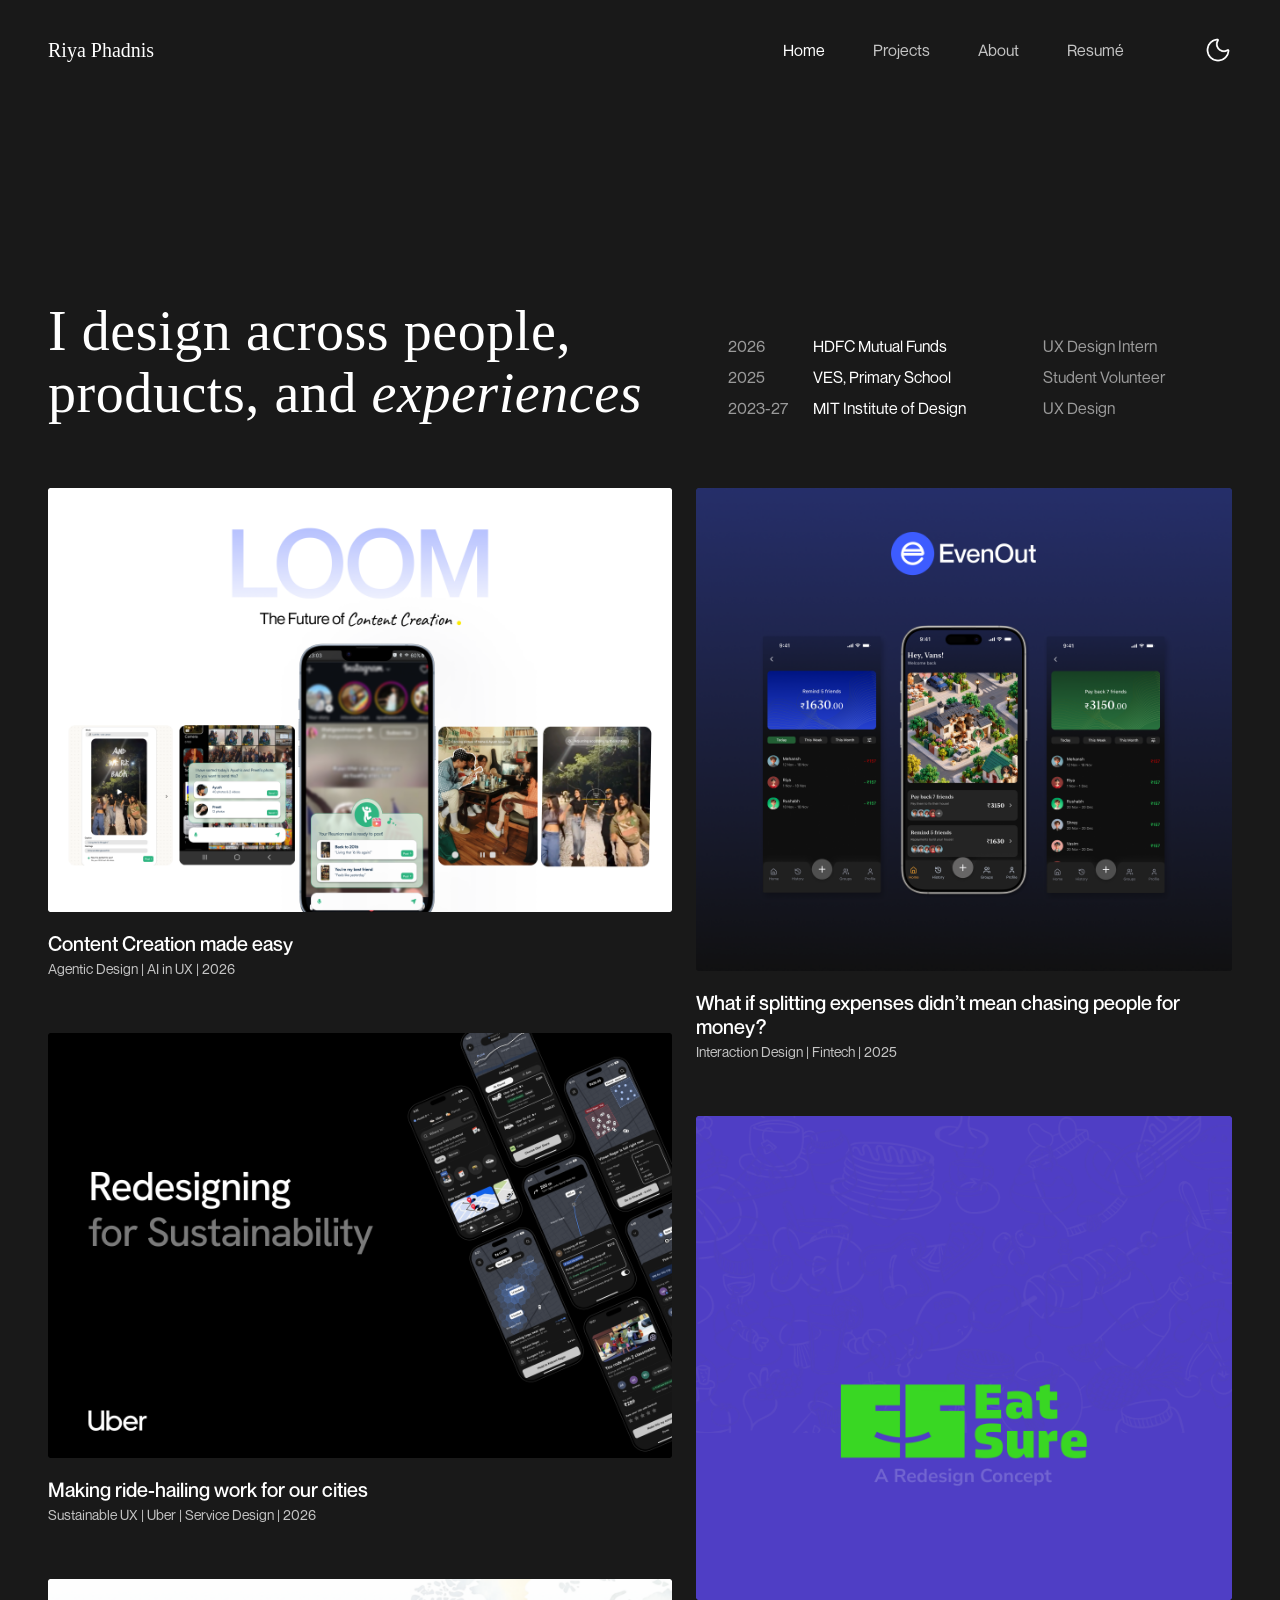
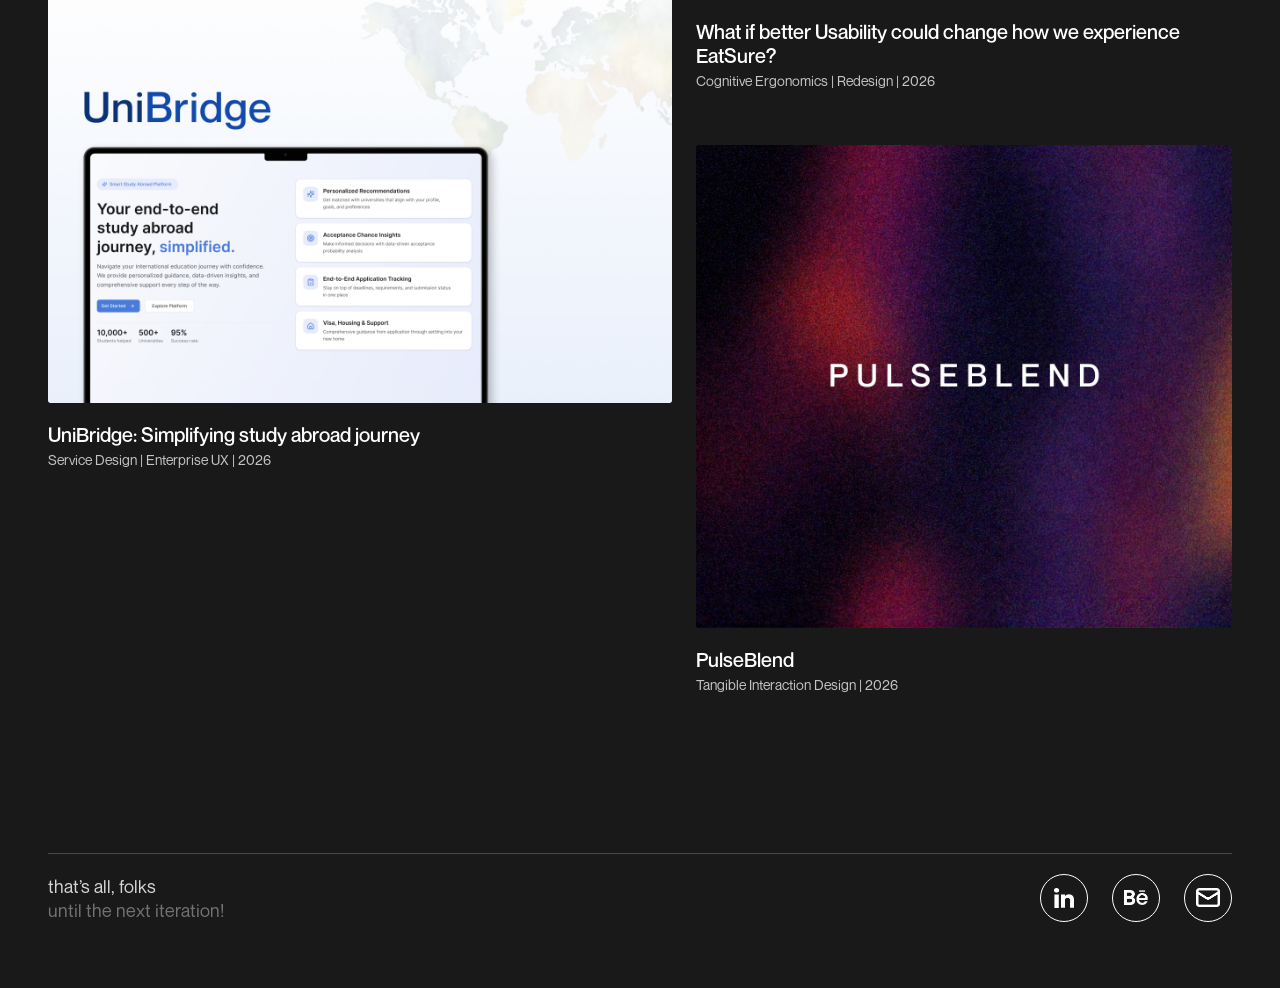
==== commit 3186efb0: "Add EvenOut in-site case study with continuous image train and 9-section roadmap" ====
--- a/index.html
+++ b/index.html
@@ -96,13 +96,13 @@
           <!-- Right Column (610px on desktop) -->
           <div class="projects-col col-right">
             <article class="project-card" data-cursor="View Project">
-              <a class="project-thumb-link" href="https://www.behance.net/gallery/243309669/EvenOut-Mitigating-the-Social-Cost-of-Debt" target="_blank" rel="noopener noreferrer" aria-label="EvenOut: What if splitting expenses didn’t mean chasing people for money?">
+              <a class="project-thumb-link" href="evenout.html" aria-label="EvenOut: What if splitting expenses didn’t mean chasing people for money?">
                 <div class="project-thumb">
                   <img src="assets/EvenOut_thumbnail.png" alt="EvenOut: What if splitting expenses didn’t mean chasing people for money?">
                 </div>
               </a>
               <div class="project-info">
-                <h2 class="project-title">What if splitting expenses didn’t mean chasing people for money?</h2>
+                <h2 class="project-title"><a href="evenout.html">What if splitting expenses didn’t mean chasing people for money?</a></h2>
                 <p class="project-subtitle">Interaction Design | Fintech | 2025</p>
               </div>
             </article>
--- a/styles.css
+++ b/styles.css
@@ -169,7 +169,7 @@
 .hero {
   width: min(100% - 96px, 1344px);
   margin-inline: auto;
-  padding-top: 260px;
+  padding-top: 200px;
   padding-bottom: 64px;
   cursor: none;
 }
@@ -734,7 +734,9 @@
 }
 
 /* Continuous Image Train (Full Bleed, Zero Padding) */
-.loom-case-study {
+.loom-case-study,
+.evenout-case-study,
+.case-study-main {
   width: 100%;
   max-width: 100%;
   margin: 0;
@@ -744,7 +746,9 @@
   position: relative;
 }
 
-.loom-section {
+.loom-section,
+.evenout-section,
+.case-study-section {
   width: 100%;
   margin: 0;
   padding: 0;
@@ -753,7 +757,9 @@
   scroll-margin-top: 0;
 }
 
-.loom-section img {
+.loom-section img,
+.evenout-section img,
+.case-study-section img {
   width: 100%;
   max-width: 100%;
   height: auto;
@@ -797,7 +803,7 @@
 .roadmap-nodes {
   display: flex;
   flex-direction: column;
-  gap: 36px;
+  gap: var(--roadmap-gap, 28px);
   position: relative;
   z-index: 2;
 }
@@ -824,13 +830,13 @@
   left: 50%;
   transform: translateX(-50%);
   width: 0;
-  height: 36px;
+  height: var(--roadmap-gap, 28px);
   border-left: 2px dashed #F15013;
   pointer-events: none;
 }
 
 .roadmap-node:last-child::after {
-  height: 24px;
+  height: 20px;
 }
 
 .roadmap-square {
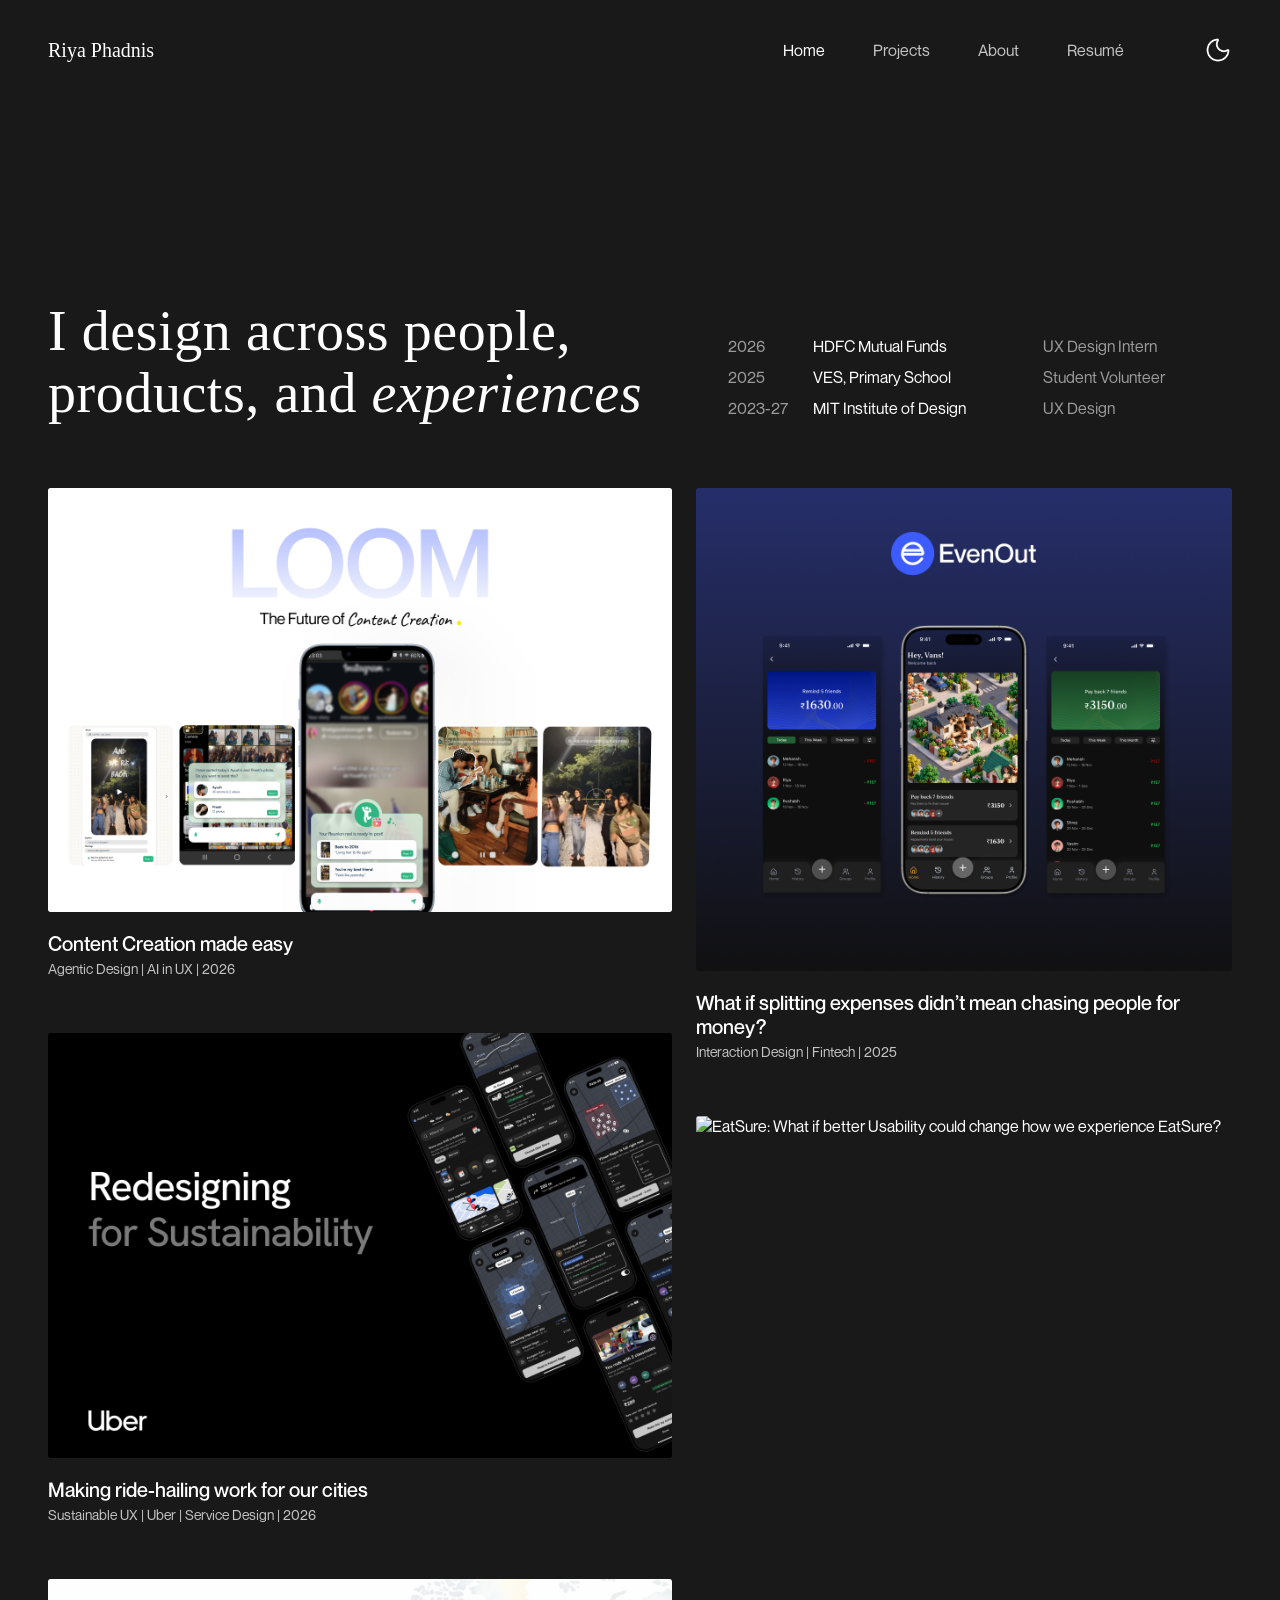
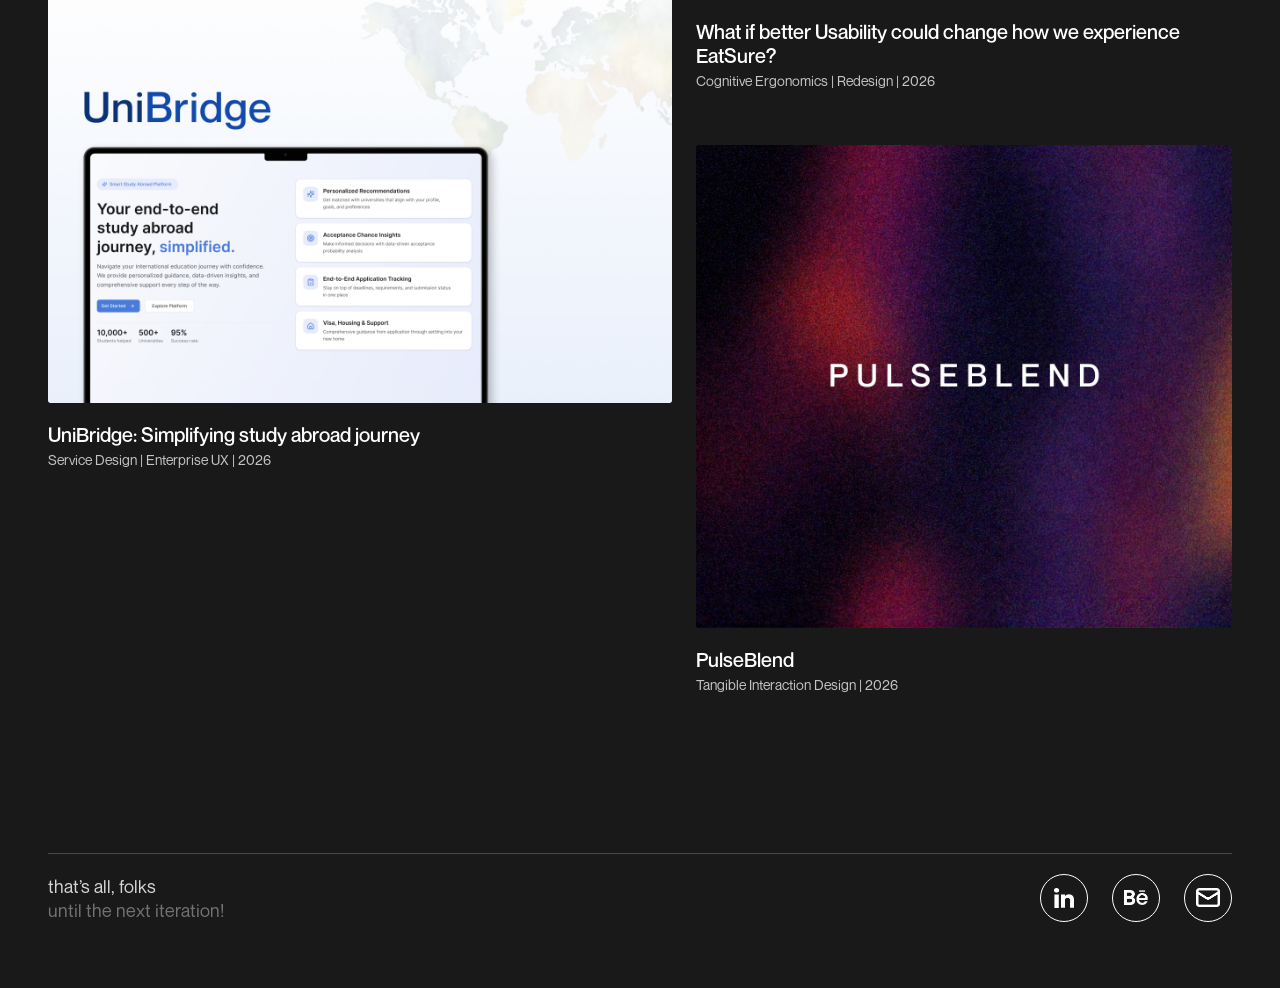
==== commit 30865913: "Add Sustainable, EatSure Redesign, and PulseBlend case studies with interactive roadmap and video ov" ====
--- a/index.html
+++ b/index.html
@@ -69,19 +69,19 @@
             </article>
 
             <article class="project-card" data-cursor="View Project">
-              <a class="project-thumb-link" href="https://www.behance.net/riyaphadnis" target="_blank" rel="noopener noreferrer" aria-label="Making ride-hailing work for our cities">
+              <a class="project-thumb-link" href="sustainable.html" aria-label="Making ride-hailing work for our cities">
                 <div class="project-thumb">
                   <img src="assets/sustainableux_thumbnail.png" alt="Making ride-hailing work for our cities">
                 </div>
               </a>
               <div class="project-info">
-                <h2 class="project-title">Making ride-hailing work for our cities</h2>
+                <h2 class="project-title"><a href="sustainable.html">Making ride-hailing work for our cities</a></h2>
                 <p class="project-subtitle">Sustainable UX | Uber | Service Design | 2026</p>
               </div>
             </article>
 
             <article class="project-card coming-soon" data-cursor="Coming soon!">
-              <a class="project-thumb-link" href="https://www.behance.net/riyaphadnis" target="_blank" rel="noopener noreferrer" aria-label="UniBridge: Simplifying study abroad journey">
+              <a class="project-thumb-link" href="javascript:void(0)" onclick="event.preventDefault();" aria-label="UniBridge: Simplifying study abroad journey (Coming soon)">
                 <div class="project-thumb">
                   <img src="assets/UniBridge_Thumbnail.png" alt="UniBridge: Simplifying study abroad journey">
                 </div>
@@ -108,25 +108,25 @@
             </article>
 
             <article class="project-card" data-cursor="View Project">
-              <a class="project-thumb-link" href="https://www.behance.net/gallery/224724169/EatSure-Redesign-Cognitive-Ergonomics" target="_blank" rel="noopener noreferrer" aria-label="EatSure: What if better Usability could change how we experience EatSure?">
+              <a class="project-thumb-link" href="eatsure.html" aria-label="EatSure: What if better Usability could change how we experience EatSure?">
                 <div class="project-thumb">
-                  <img src="assets/EatSure_Thumbnail.png" alt="EatSure: What if better Usability could change how we experience EatSure?">
+                  <img src="assets/eatsure_thumbnail.png" alt="EatSure: What if better Usability could change how we experience EatSure?">
                 </div>
               </a>
               <div class="project-info">
-                <h2 class="project-title">What if better Usability could change how we experience EatSure?</h2>
+                <h2 class="project-title"><a href="eatsure.html">What if better Usability could change how we experience EatSure?</a></h2>
                 <p class="project-subtitle">Cognitive Ergonomics | Redesign | 2026</p>
               </div>
             </article>
 
             <article class="project-card" data-cursor="View Project">
-              <a class="project-thumb-link" href="https://www.behance.net/riyaphadnis" target="_blank" rel="noopener noreferrer" aria-label="PulseBlend">
+              <a class="project-thumb-link" href="pulseblend.html" aria-label="PulseBlend">
                 <div class="project-thumb">
                   <img src="assets/tangible_thumbnail.png" alt="PulseBlend">
                 </div>
               </a>
               <div class="project-info">
-                <h2 class="project-title">PulseBlend</h2>
+                <h2 class="project-title"><a href="pulseblend.html">PulseBlend</a></h2>
                 <p class="project-subtitle">Tangible Interaction Design | 2026</p>
               </div>
             </article>
--- a/styles.css
+++ b/styles.css
@@ -736,6 +736,9 @@
 /* Continuous Image Train (Full Bleed, Zero Padding) */
 .loom-case-study,
 .evenout-case-study,
+.sustainable-case-study,
+.eatsure-case-study,
+.pulseblend-case-study,
 .case-study-main {
   width: 100%;
   max-width: 100%;
@@ -748,6 +751,9 @@
 
 .loom-section,
 .evenout-section,
+.sustainable-section,
+.eatsure-section,
+.pulseblend-section,
 .case-study-section {
   width: 100%;
   margin: 0;
@@ -759,6 +765,9 @@
 
 .loom-section img,
 .evenout-section img,
+.sustainable-section img,
+.eatsure-section img,
+.pulseblend-section img,
 .case-study-section img {
   width: 100%;
   max-width: 100%;
@@ -768,6 +777,34 @@
   padding: 0;
   border: none;
   vertical-align: middle;
+}
+
+/* Video Overlay for PulseBlend Case Study */
+.video-slide-container {
+  position: relative;
+  width: 100%;
+  margin: 0;
+  padding: 0;
+  line-height: 0;
+}
+
+.video-slide-container img {
+  width: 100%;
+  max-width: 100%;
+  height: auto;
+  display: block;
+}
+
+.pulseblend-video-overlay {
+  position: absolute;
+  left: 8.333%;
+  top: 12.545%;
+  width: 79.705%;
+  height: 33.065%;
+  object-fit: cover;
+  border-radius: 0;
+  background: #000;
+  box-shadow: none;
 }
 
 /* Roadmap Vertical Navbar */
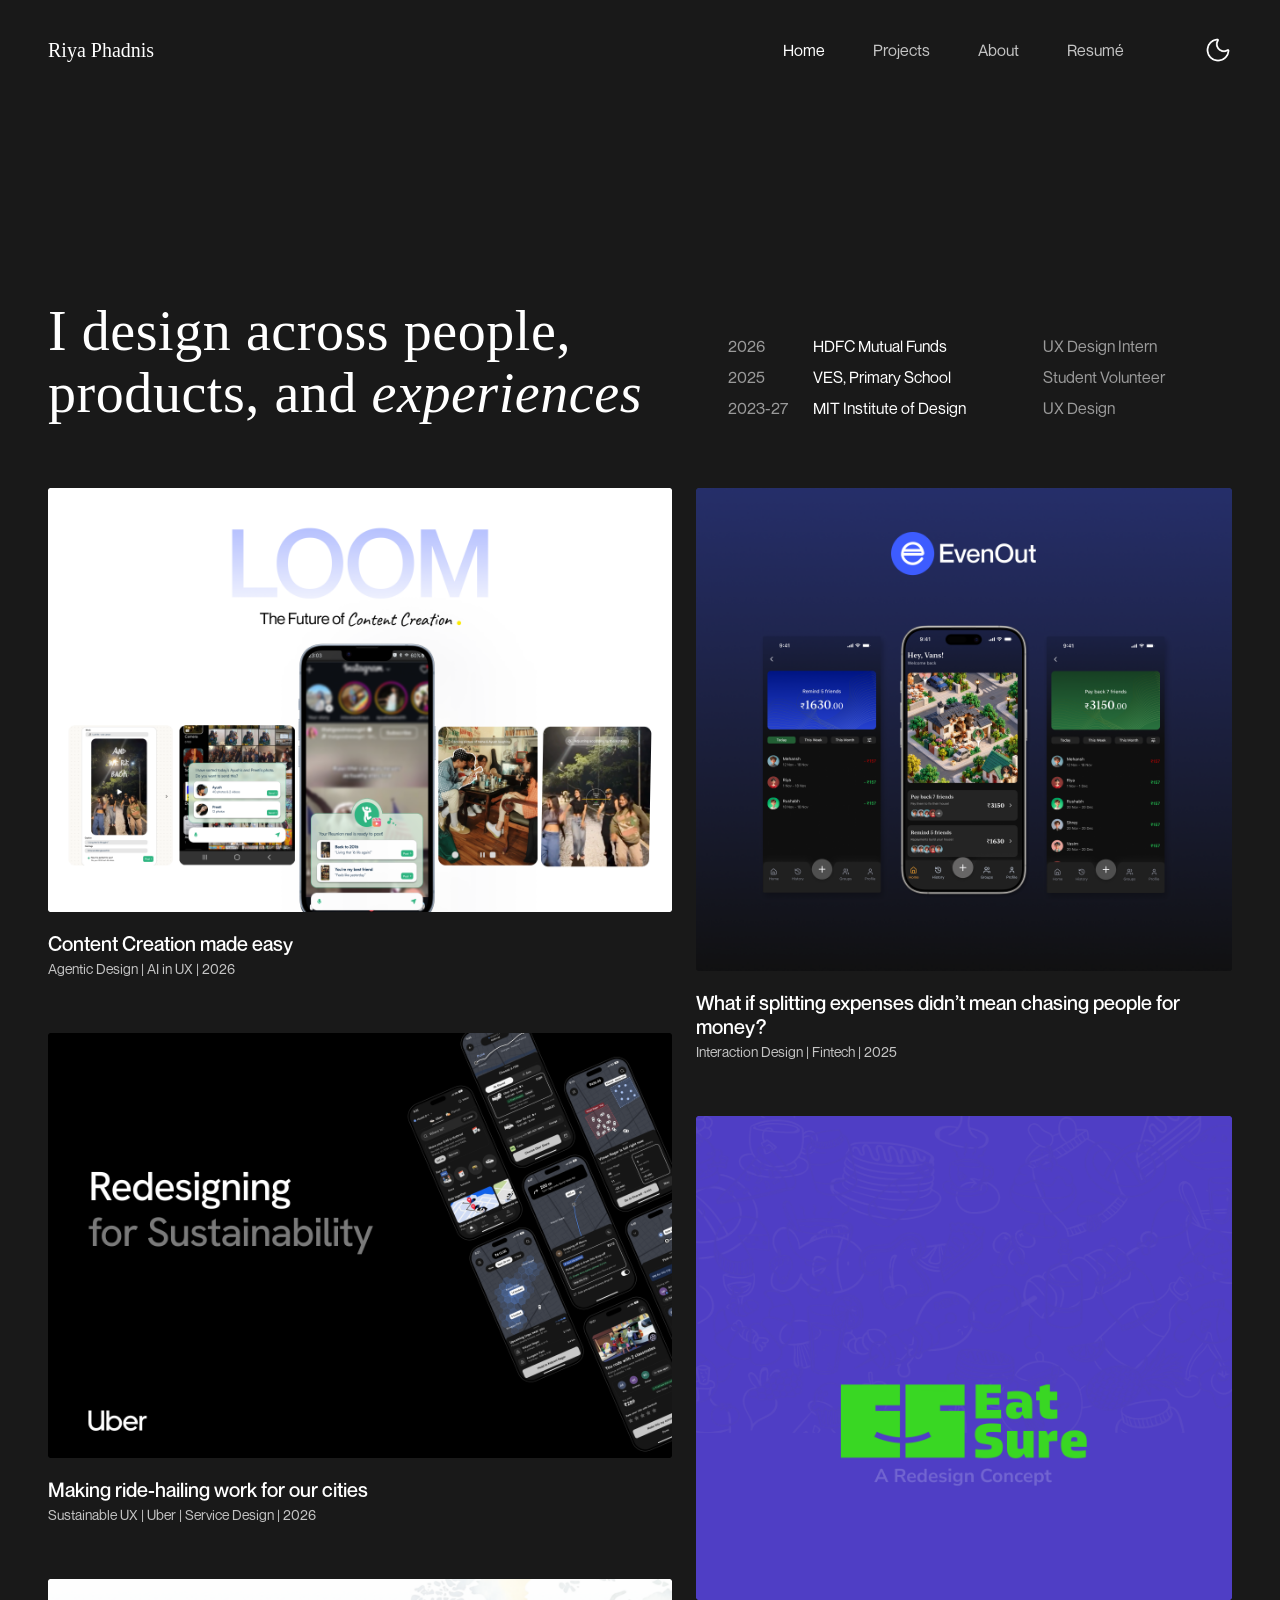
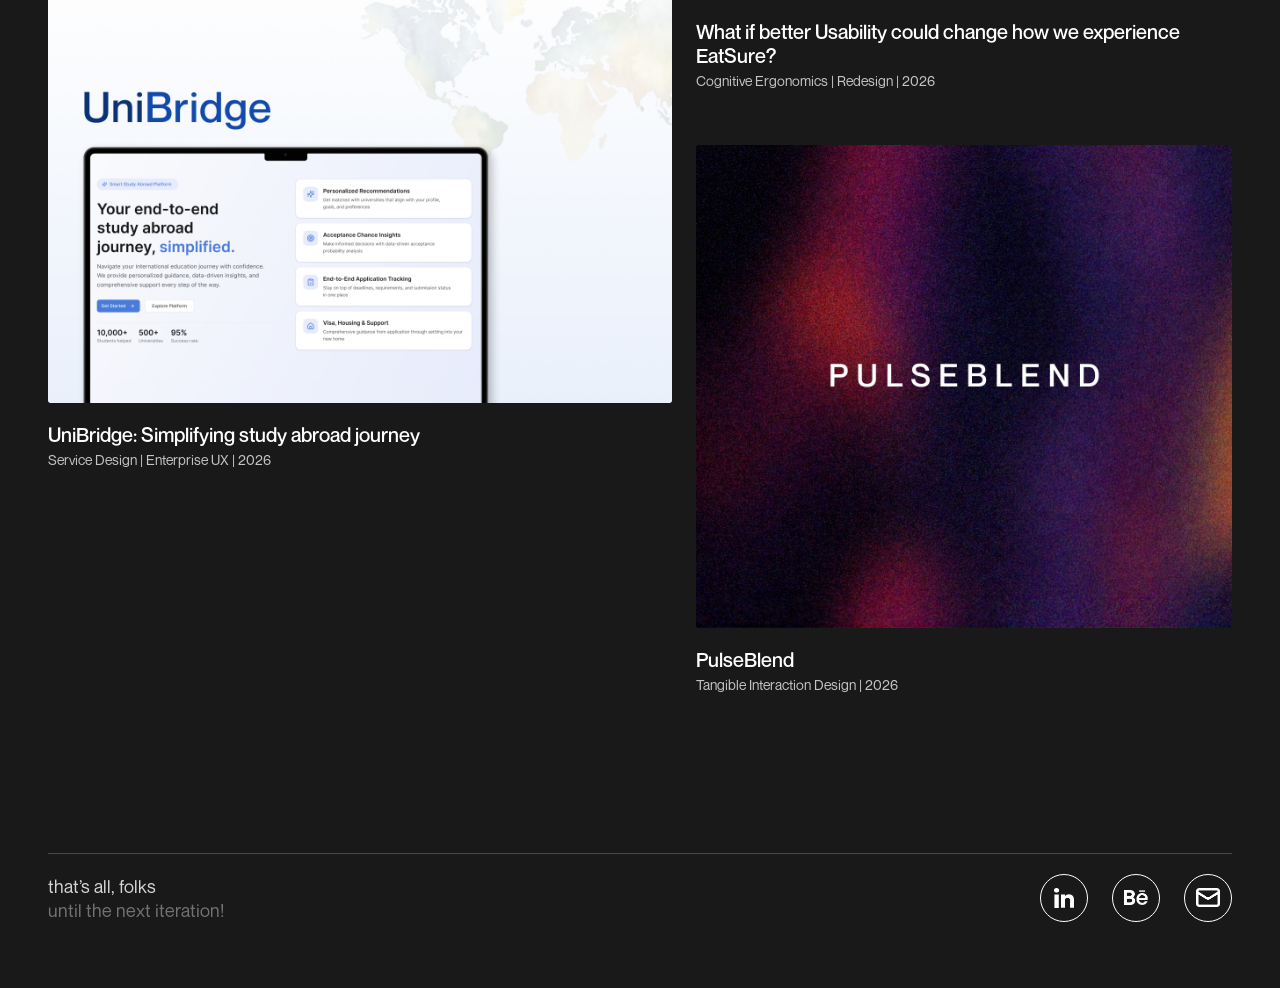
==== commit fe6ee154: "Rectify EatSure thumbnail, refine vertical nav squares, add case study footer, and update titles" ====
--- a/index.html
+++ b/index.html
@@ -4,10 +4,15 @@
     <meta charset="UTF-8" />
     <meta name="viewport" content="width=device-width, initial-scale=1.0" />
     <meta name="description" content="Riya Phadnis-UX Designer portfolio" />
-    <title>Riya Phadnis-UX Designer</title>
+    <title>Riya Phadnis | UX Designer</title>
     <link rel="icon" type="image/svg+xml" href="assets/favicon.svg?v=small" />
     <link rel="icon" type="image/png" href="assets/favicon.png?v=small" />
-    <link rel="stylesheet" href="styles.css?v=nav3" />
+    <script>
+      if (localStorage.getItem('theme') === 'light') {
+        document.documentElement.classList.add('light');
+      }
+    </script>
+    <link rel="stylesheet" href="styles.css?v=nav4" />
   </head>
   <body>
     <header class="site-header" id="home">
@@ -110,7 +115,7 @@
             <article class="project-card" data-cursor="View Project">
               <a class="project-thumb-link" href="eatsure.html" aria-label="EatSure: What if better Usability could change how we experience EatSure?">
                 <div class="project-thumb">
-                  <img src="assets/eatsure_thumbnail.png" alt="EatSure: What if better Usability could change how we experience EatSure?">
+                  <img src="assets/EatSure_Thumbnail.png" alt="EatSure: What if better Usability could change how we experience EatSure?">
                 </div>
               </a>
               <div class="project-info">
--- a/styles.css
+++ b/styles.css
@@ -25,6 +25,7 @@
   --nav-link-active: #FFFFFF;
 }
 
+html.light,
 body.light {
   --bg: #FFFFFF;
   --text: #000000;
@@ -382,6 +383,24 @@
   transition: color 0.25s ease;
 }
 
+.footer-back-link {
+  font-family: 'Neue Montreal', sans-serif;
+  font-weight: 400;
+  font-size: 18px;
+  line-height: 24px;
+  color: var(--footer-text);
+  text-decoration: underline;
+  text-underline-offset: 5px;
+  text-decoration-thickness: 1px;
+  transition: color 0.2s ease, text-decoration-color 0.2s ease;
+  cursor: pointer;
+}
+
+.footer-back-link:hover {
+  color: #F15013;
+  text-decoration-color: #F15013;
+}
+
 .iteration-text {
   color: #727272;
 }
@@ -840,7 +859,7 @@
 .roadmap-nodes {
   display: flex;
   flex-direction: column;
-  gap: var(--roadmap-gap, 28px);
+  gap: var(--roadmap-gap, 22px);
   position: relative;
   z-index: 2;
 }
@@ -850,8 +869,8 @@
   display: flex;
   align-items: center;
   justify-content: center;
-  width: 24px;
-  height: 24px;
+  width: 18px;
+  height: 18px;
   padding: 0;
   border: none;
   background: transparent;
@@ -867,47 +886,47 @@
   left: 50%;
   transform: translateX(-50%);
   width: 0;
-  height: var(--roadmap-gap, 28px);
-  border-left: 2px dashed #F15013;
+  height: var(--roadmap-gap, 22px);
+  border-left: 1.5px dashed #F15013;
   pointer-events: none;
 }
 
 .roadmap-node:last-child::after {
-  height: 20px;
+  height: 14px;
 }
 
 .roadmap-square {
-  width: 14px;
-  height: 14px;
-  border: 2px solid #F15013;
+  width: 8px;
+  height: 8px;
+  border: 1.5px solid #F15013;
   background: transparent;
   box-sizing: border-box;
   transition: transform 0.2s cubic-bezier(0.16, 1, 0.3, 1), background-color 0.2s ease, box-shadow 0.2s ease;
-  box-shadow: 0 1px 3px rgba(0, 0, 0, 0.2);
+  box-shadow: none;
 }
 
 .roadmap-node:hover .roadmap-square,
 .roadmap-node:focus-visible .roadmap-square {
-  transform: scale(1.2);
-  box-shadow: 0 0 10px rgba(241, 80, 19, 0.4);
+  transform: scale(1.35);
+  box-shadow: 0 0 6px rgba(241, 80, 19, 0.4);
 }
 
 .roadmap-node.active .roadmap-square {
   background: #F15013 !important;
-  box-shadow: 0 0 8px rgba(241, 80, 19, 0.5);
+  box-shadow: 0 0 6px rgba(241, 80, 19, 0.45);
 }
 
 /* Roadmap Hover Label: Text-only in #F15013, no pill box or border */
 .roadmap-label {
   position: absolute;
-  left: calc(100% + 12px);
+  left: calc(100% + 10px);
   top: 50%;
   transform: translateY(-50%) translateX(-4px);
   opacity: 0;
   pointer-events: none;
   white-space: nowrap;
   font-family: 'Neue Montreal', sans-serif;
-  font-size: 14px;
+  font-size: 13px;
   font-weight: 500;
   letter-spacing: 0.02em;
   color: #F15013;
@@ -930,13 +949,19 @@
   transform: translateY(-50%) translateX(0);
 }
 
+/* Footer on case study pages */
+body.case-study-body .site-footer {
+  margin-top: 100px;
+  padding-bottom: 60px;
+}
+
 @media (max-width: 1024px) {
   .project-roadmap {
     left: 24px;
   }
 
   .roadmap-nodes {
-    gap: 28px;
+    gap: 20px;
   }
 
   .project-back-btn {
